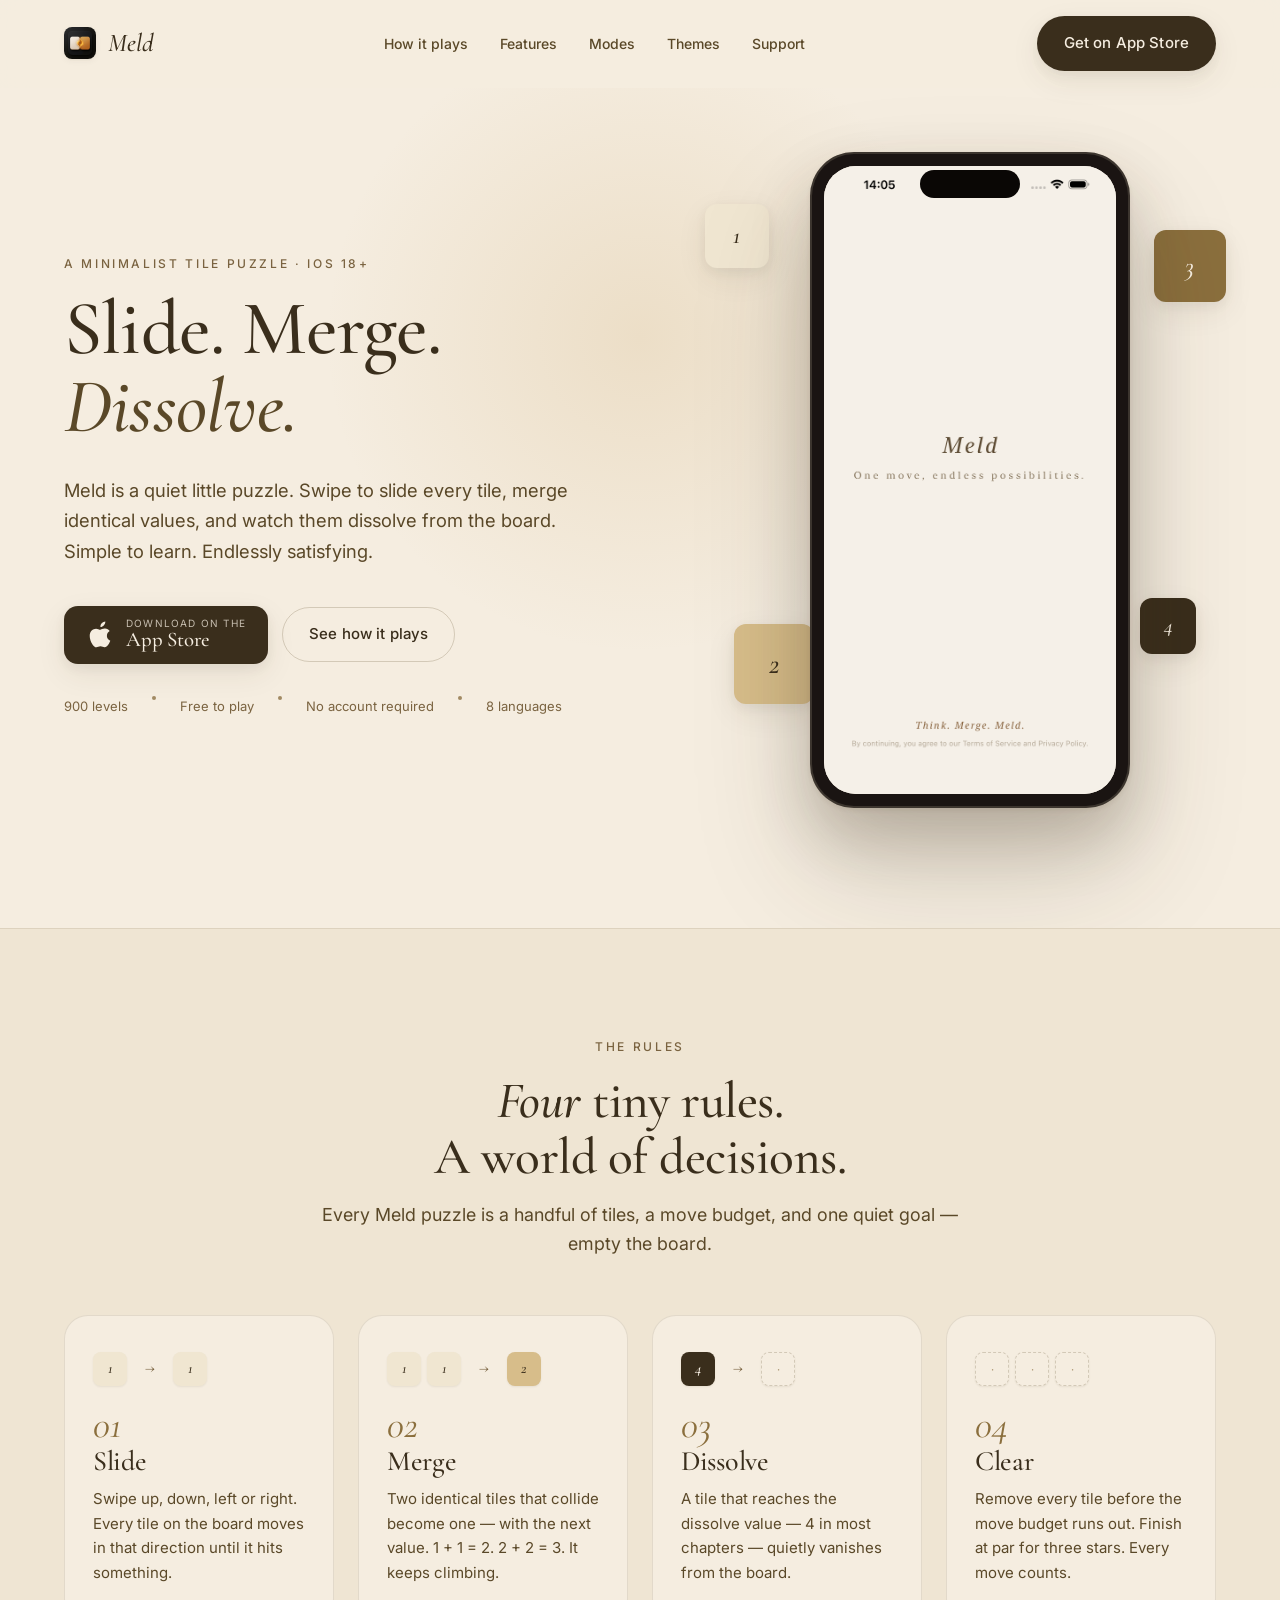
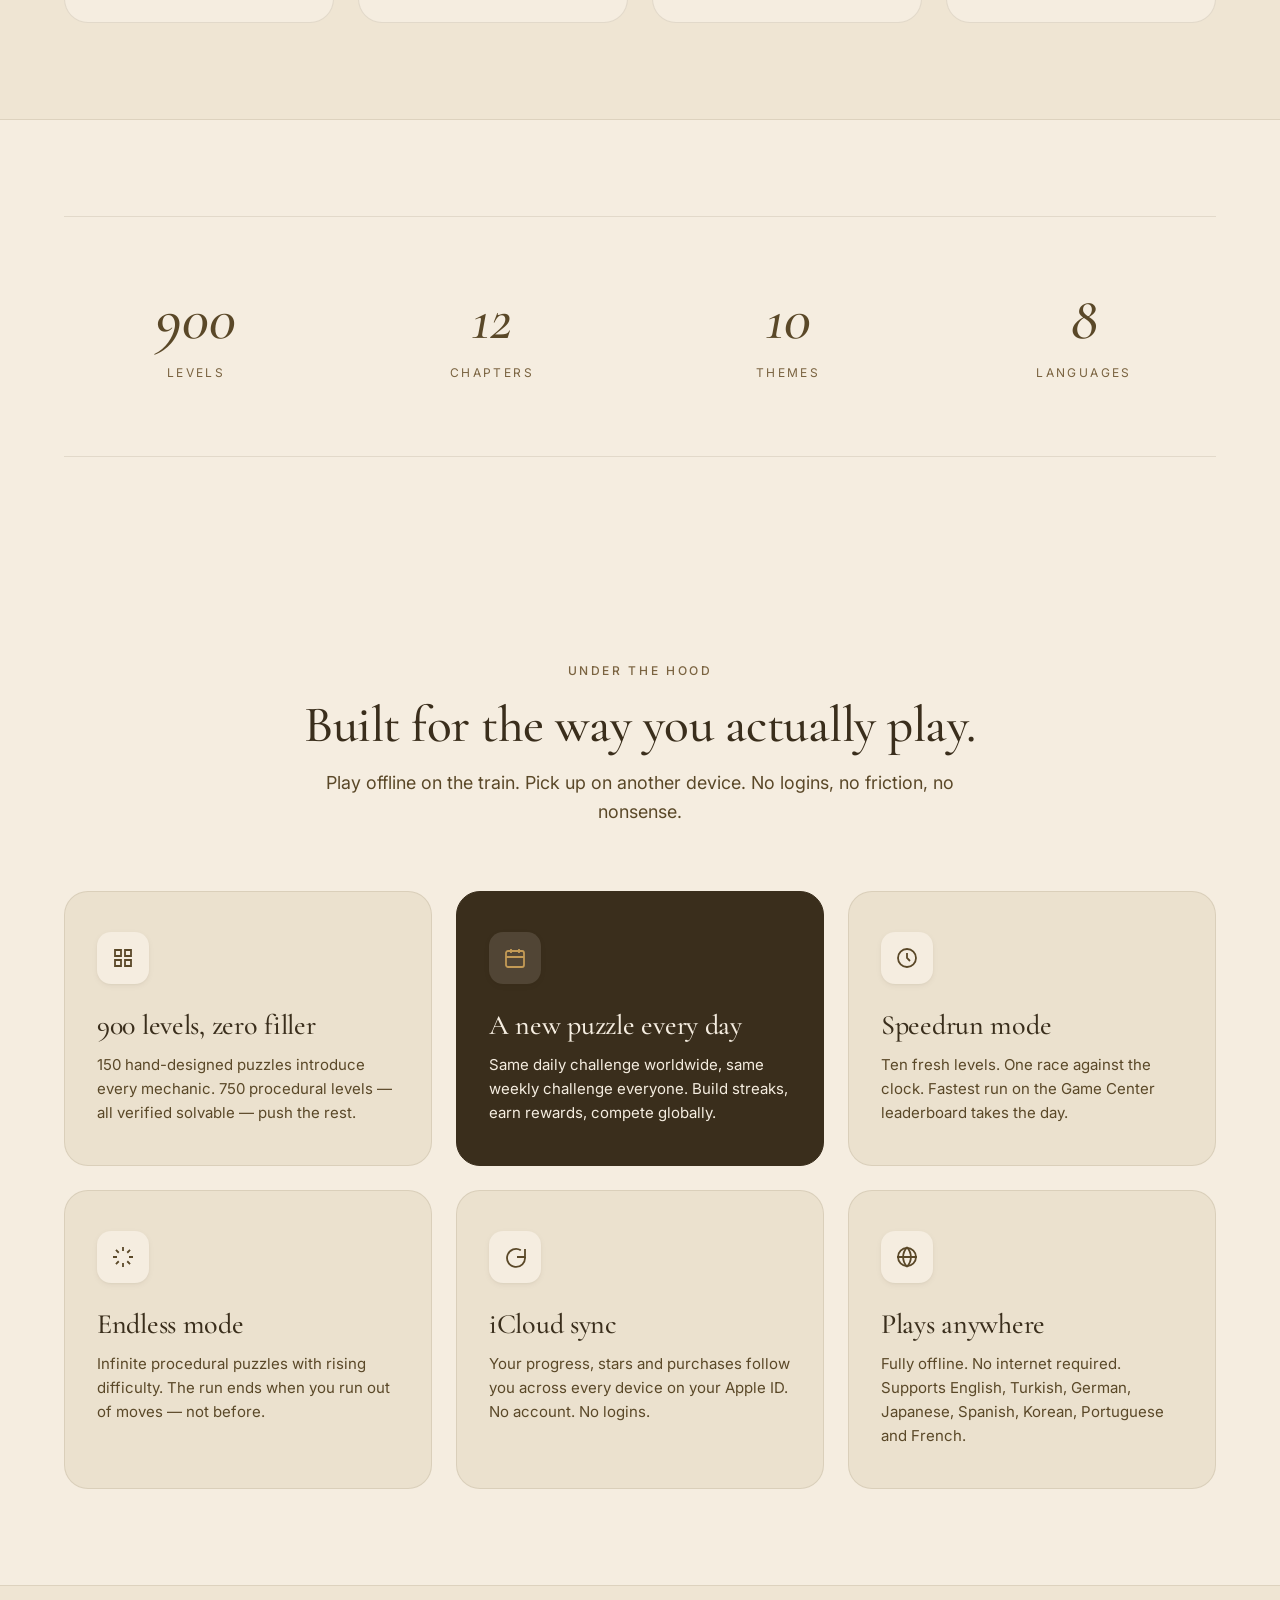
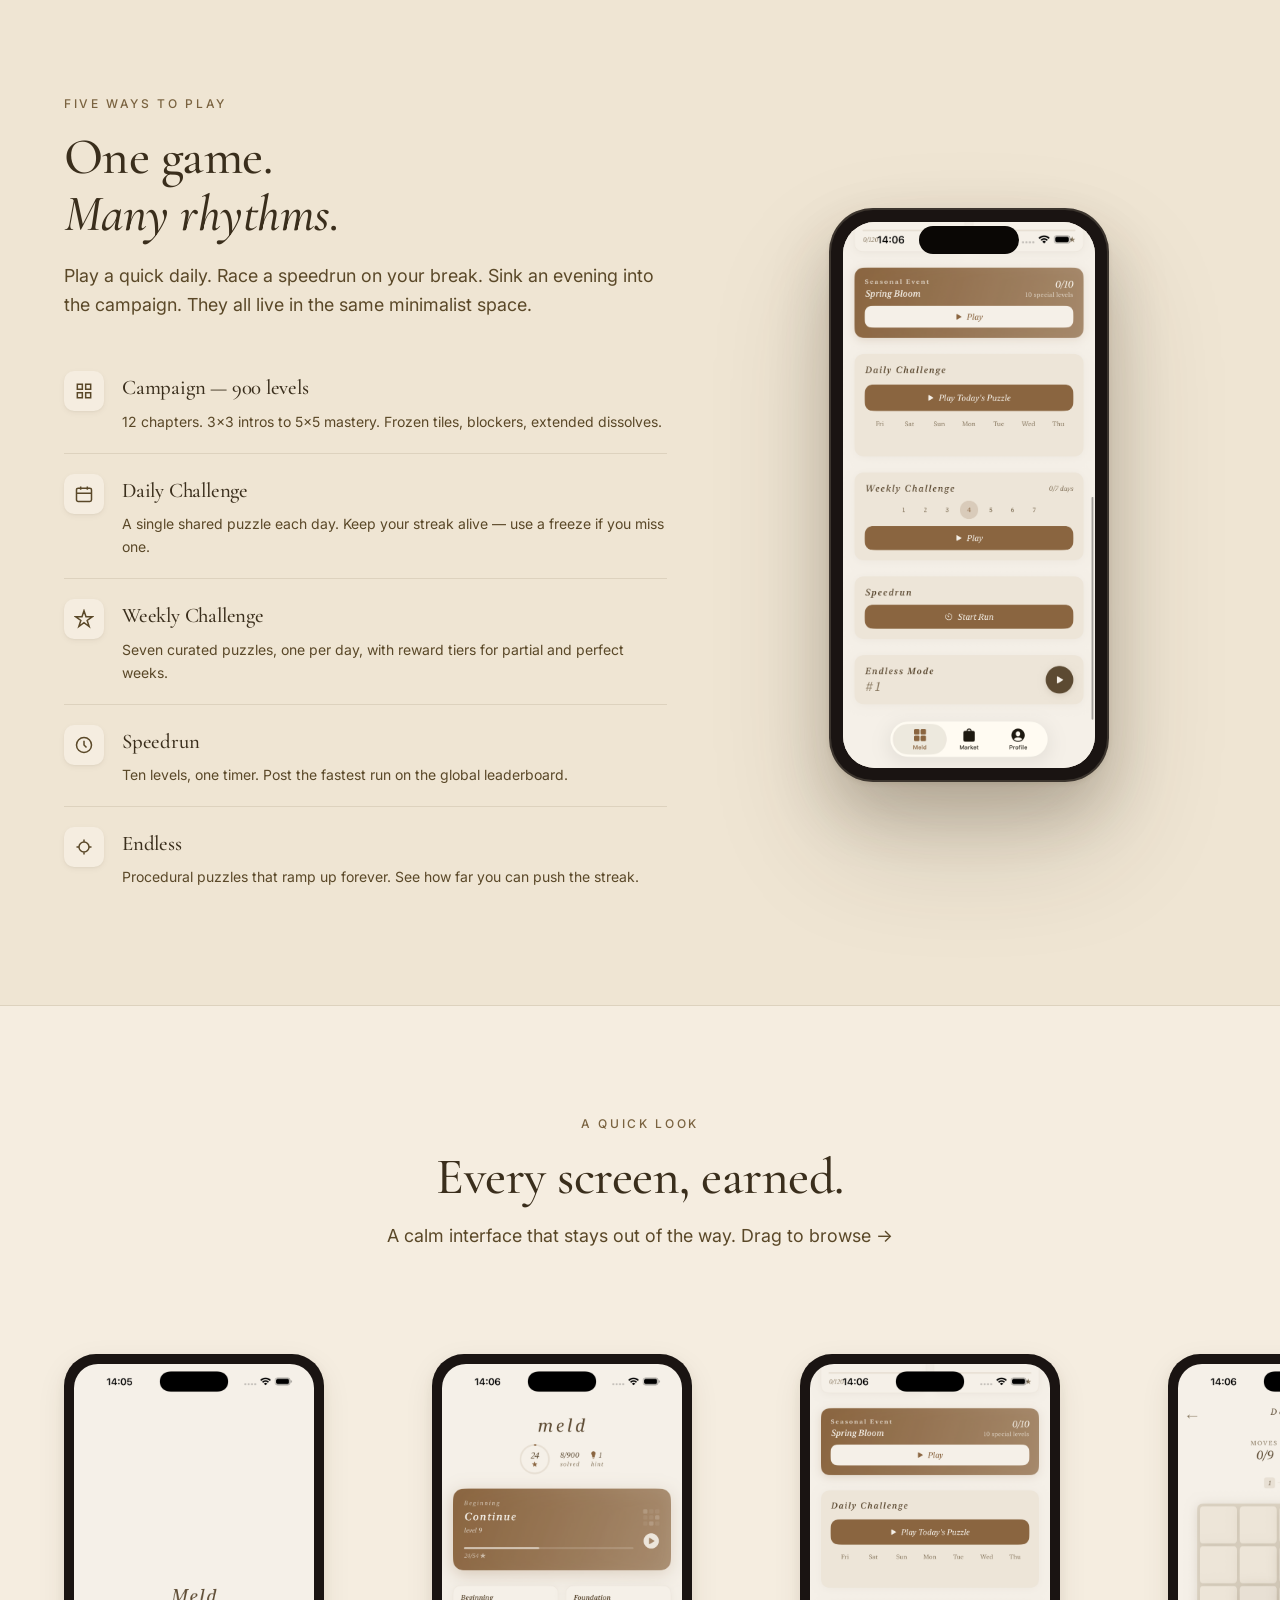
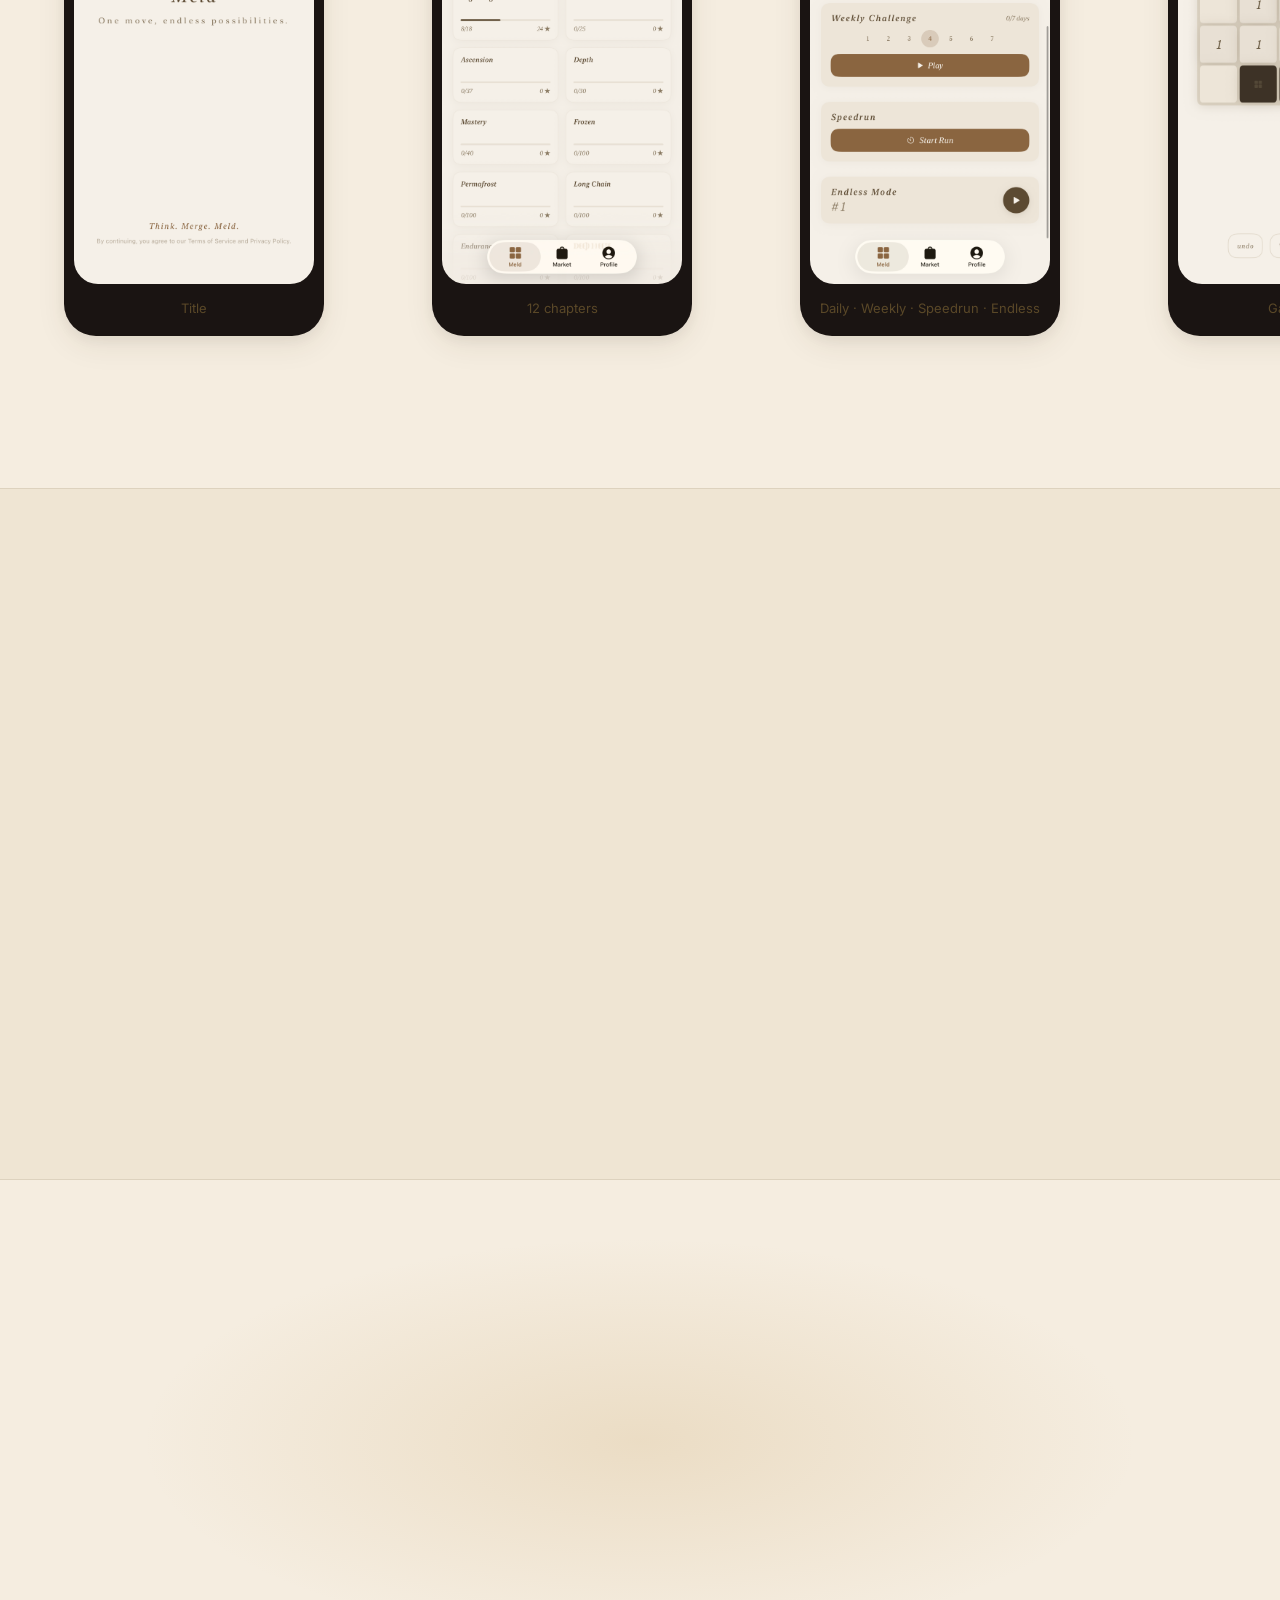
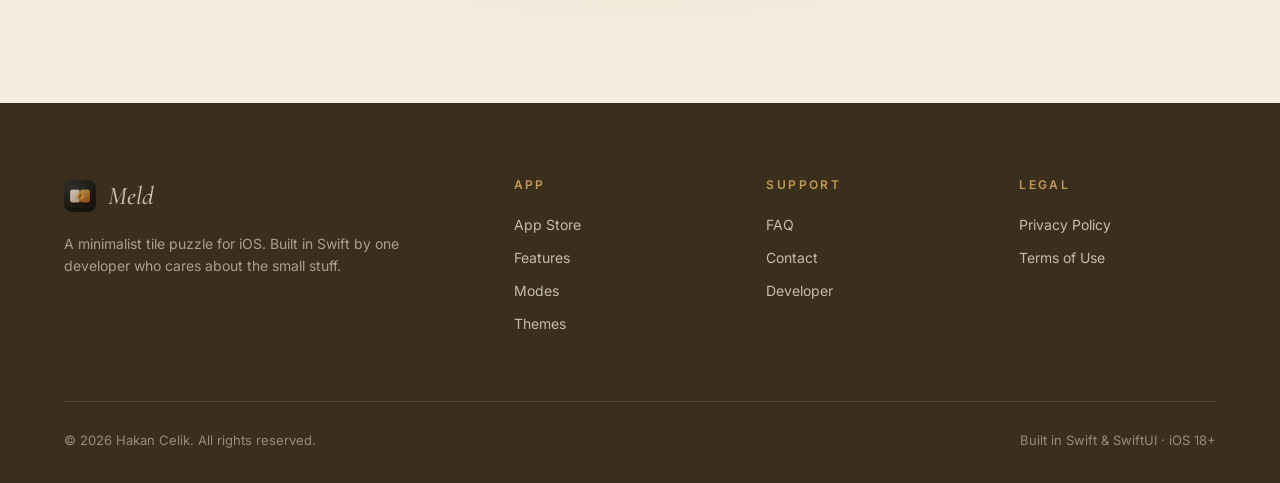
==== index.html @ 9f6fc748 "Initial marketing site for Meld Static promo site for meld.hakancelik.dev, served via GitHub Pages. " ====
<!doctype html>
<html lang="en">
<head>
  <meta charset="utf-8" />
  <meta name="viewport" content="width=device-width, initial-scale=1, viewport-fit=cover" />
  <title>Meld — A minimalist tile puzzle. Slide. Merge. Dissolve.</title>
  <meta name="description" content="Meld is a minimalist tile-merge puzzle for iOS. 900 hand-crafted and procedural levels across 12 chapters, plus daily, weekly, speedrun and endless modes. Think. Merge. Meld." />
  <meta name="author" content="Hakan Celik" />
  <meta name="theme-color" content="#f5ede0" />

  <!-- Open Graph -->
  <meta property="og:type" content="website" />
  <meta property="og:title" content="Meld — Slide. Merge. Dissolve." />
  <meta property="og:description" content="A minimalist tile-merge puzzle for iOS. 900 levels across 12 chapters. Daily, weekly, speedrun & endless modes." />
  <meta property="og:image" content="https://meld.hakancelik.dev/assets/app-icon.png" />
  <meta property="og:url" content="https://meld.hakancelik.dev" />
  <meta name="twitter:card" content="summary_large_image" />
  <meta name="twitter:title" content="Meld — Slide. Merge. Dissolve." />
  <meta name="twitter:description" content="A minimalist tile-merge puzzle for iOS. 900 levels, daily challenges, speedrun & endless modes." />
  <meta name="twitter:image" content="https://meld.hakancelik.dev/assets/app-icon.png" />

  <link rel="icon" type="image/png" href="assets/app-icon.png" />
  <link rel="apple-touch-icon" href="assets/app-icon.png" />
  <link rel="canonical" href="https://meld.hakancelik.dev/" />

  <link rel="stylesheet" href="styles.css" />

  <!-- Structured data -->
  <script type="application/ld+json">
  {
    "@context": "https://schema.org",
    "@type": "MobileApplication",
    "name": "Meld",
    "operatingSystem": "iOS 18.0+",
    "applicationCategory": "GameApplication",
    "applicationSubCategory": "Puzzle",
    "description": "A minimalist tile-merge puzzle for iOS. 900 levels across 12 chapters, plus daily, weekly, speedrun and endless modes.",
    "author": { "@type": "Person", "name": "Hakan Celik", "url": "https://hakancelik.dev" },
    "offers": { "@type": "Offer", "price": "0", "priceCurrency": "USD" },
    "image": "https://meld.hakancelik.dev/assets/app-icon.png",
    "url": "https://meld.hakancelik.dev",
    "installUrl": "https://apps.apple.com/app/id6762136232"
  }
  </script>
</head>
<body>

<!-- Navigation -->
<header class="nav">
  <div class="nav-inner">
    <a class="brand" href="/" aria-label="Meld — home">
      <span class="brand-mark"><img src="assets/app-icon.png" alt="" /></span>
      <span>Meld</span>
    </a>
    <nav>
      <ul class="nav-links">
        <li><a href="#how">How it plays</a></li>
        <li><a href="#features">Features</a></li>
        <li><a href="#modes">Modes</a></li>
        <li><a href="#themes">Themes</a></li>
        <li><a href="support.html">Support</a></li>
      </ul>
    </nav>
    <a class="btn btn-primary nav-cta" href="https://apps.apple.com/app/id6762136232" target="_blank" rel="noopener"><span class="full">Get on App Store</span><span class="short">App Store</span></a>
  </div>
</header>

<!-- Hero -->
<section class="hero">
  <div class="container hero-inner">
    <div class="hero-copy">
      <p class="eyebrow reveal">A minimalist tile puzzle · iOS 18+</p>
      <h1 class="hero-title reveal">
        <span class="line">Slide. Merge.</span>
        <span class="line"><em>Dissolve.</em></span>
      </h1>
      <p class="hero-sub reveal">
        Meld is a quiet little puzzle. Swipe to slide every tile, merge identical values, and watch them dissolve from the board. Simple to learn. Endlessly satisfying.
      </p>
      <div class="hero-ctas reveal">
        <a class="app-store-btn" href="https://apps.apple.com/app/id6762136232" target="_blank" rel="noopener">
          <svg viewBox="0 0 384 512" fill="currentColor" aria-hidden="true"><path d="M318.7 268.7c-.2-36.7 16.4-64.4 50-84.8-18.8-26.9-47.2-41.7-84.7-44.6-35.5-2.8-74.3 20.7-88.5 20.7-15 0-49.4-19.7-76.4-19.7C63.3 141.2 4 184.8 4 273.5q0 39.3 14.4 81.2c12.8 36.7 59 126.7 107.2 125.2 25.2-.6 43-17.9 75.8-17.9 31.8 0 48.3 17.9 76.4 17.9 48.6-.7 90.4-82.5 102.6-119.3-65.2-30.7-61.7-90-61.7-91.9zM260.9 82.4c18.9-18.5 28.8-42.3 28.3-67.4 0-2.4-.2-4.8-.5-7-23.1 1.1-44.3 13.5-61.1 30.8-16.9 16.9-27.7 40.2-27.7 64.8 0 2.3.2 4.6.5 6.9 23.1 1.1 44.3-11.3 60.5-28.1z"/></svg>
          <span class="asb-label">
            <small>Download on the</small>
            <strong>App Store</strong>
          </span>
        </a>
        <a class="btn btn-ghost" href="#how">See how it plays</a>
      </div>
      <div class="hero-meta reveal">
        <span>900 levels</span>
        <span class="dot"></span>
        <span>Free to play</span>
        <span class="dot"></span>
        <span>No account required</span>
        <span class="dot"></span>
        <span>8 languages</span>
      </div>
    </div>

    <div class="hero-visual reveal">
      <div class="hero-tiles" aria-hidden="true">
        <div class="float-tile t1"><em>1</em></div>
        <div class="float-tile t2"><em>2</em></div>
        <div class="float-tile t3"><em>3</em></div>
        <div class="float-tile t4"><em>4</em></div>
      </div>
      <div class="phone" aria-hidden="true">
        <div class="phone-screen" data-hero-screen>
          <img src="assets/screenshots/en/01-hero.png" alt="" />
          <img src="assets/screenshots/en/04-gameplay.png" alt="" />
          <img src="assets/screenshots/en/02-chapters.png" alt="" />
          <img src="assets/screenshots/en/03-modes.png" alt="" />
        </div>
      </div>
    </div>
  </div>
</section>

<!-- How it plays -->
<section class="rules" id="how">
  <div class="container">
    <div class="rules-head">
      <p class="eyebrow reveal">The rules</p>
      <h2 class="reveal"><em class="italic">Four</em> tiny rules.<br />A world of decisions.</h2>
      <p class="lead reveal">Every Meld puzzle is a handful of tiles, a move budget, and one quiet goal — empty the board.</p>
    </div>

    <div class="rule-grid">
      <div class="rule-card reveal">
        <div class="mini-tiles">
          <span class="mt v1"><em>1</em></span>
          <span class="mt arrow">→</span>
          <span class="mt v1"><em>1</em></span>
        </div>
        <span class="rule-num">01</span>
        <h3>Slide</h3>
        <p>Swipe up, down, left or right. Every tile on the board moves in that direction until it hits something.</p>
      </div>

      <div class="rule-card reveal">
        <div class="mini-tiles">
          <span class="mt v1"><em>1</em></span>
          <span class="mt v1"><em>1</em></span>
          <span class="mt arrow">→</span>
          <span class="mt v2"><em>2</em></span>
        </div>
        <span class="rule-num">02</span>
        <h3>Merge</h3>
        <p>Two identical tiles that collide become one — with the next value. 1 + 1 = 2. 2 + 2 = 3. It keeps climbing.</p>
      </div>

      <div class="rule-card reveal">
        <div class="mini-tiles">
          <span class="mt v4"><em>4</em></span>
          <span class="mt arrow">→</span>
          <span class="mt vanish">·</span>
        </div>
        <span class="rule-num">03</span>
        <h3>Dissolve</h3>
        <p>A tile that reaches the dissolve value — 4 in most chapters — quietly vanishes from the board.</p>
      </div>

      <div class="rule-card reveal">
        <div class="mini-tiles">
          <span class="mt vanish">·</span>
          <span class="mt vanish">·</span>
          <span class="mt vanish">·</span>
        </div>
        <span class="rule-num">04</span>
        <h3>Clear</h3>
        <p>Remove every tile before the move budget runs out. Finish at par for three stars. Every move counts.</p>
      </div>
    </div>
  </div>
</section>

<!-- Stats -->
<section class="stats-wrap">
  <div class="container">
    <div class="stats reveal">
      <div class="stat"><span class="n">900</span><span class="l">Levels</span></div>
      <div class="stat"><span class="n">12</span><span class="l">Chapters</span></div>
      <div class="stat"><span class="n">10</span><span class="l">Themes</span></div>
      <div class="stat"><span class="n">8</span><span class="l">Languages</span></div>
    </div>
  </div>
</section>

<!-- Features -->
<section id="features">
  <div class="container">
    <div class="section-head">
      <p class="eyebrow reveal">Under the hood</p>
      <h2 class="reveal">Built for the way you actually play.</h2>
      <p class="lead reveal">Play offline on the train. Pick up on another device. No logins, no friction, no nonsense.</p>
    </div>

    <div class="features-grid">
      <div class="feature reveal">
        <div class="icon"><svg viewBox="0 0 24 24" fill="none" stroke="currentColor" stroke-width="1.8"><path d="M4 4h6v6H4zM14 4h6v6h-6zM4 14h6v6H4zM14 14h6v6h-6z"/></svg></div>
        <h3>900 levels, zero filler</h3>
        <p>150 hand-designed puzzles introduce every mechanic. 750 procedural levels — all verified solvable — push the rest.</p>
      </div>

      <div class="feature reveal highlight">
        <div class="icon"><svg viewBox="0 0 24 24" fill="none" stroke="currentColor" stroke-width="1.8"><rect x="3" y="5" width="18" height="16" rx="2"/><path d="M16 3v4M8 3v4M3 11h18"/></svg></div>
        <h3>A new puzzle every day</h3>
        <p>Same daily challenge worldwide, same weekly challenge everyone. Build streaks, earn rewards, compete globally.</p>
      </div>

      <div class="feature reveal">
        <div class="icon"><svg viewBox="0 0 24 24" fill="none" stroke="currentColor" stroke-width="1.8"><circle cx="12" cy="12" r="9"/><path d="M12 7v5l3 3"/></svg></div>
        <h3>Speedrun mode</h3>
        <p>Ten fresh levels. One race against the clock. Fastest run on the Game Center leaderboard takes the day.</p>
      </div>

      <div class="feature reveal">
        <div class="icon"><svg viewBox="0 0 24 24" fill="none" stroke="currentColor" stroke-width="1.8"><path d="M12 2v4M12 18v4M4.93 4.93l2.83 2.83M16.24 16.24l2.83 2.83M2 12h4M18 12h4M4.93 19.07l2.83-2.83M16.24 7.76l2.83-2.83"/></svg></div>
        <h3>Endless mode</h3>
        <p>Infinite procedural puzzles with rising difficulty. The run ends when you run out of moves — not before.</p>
      </div>

      <div class="feature reveal">
        <div class="icon"><svg viewBox="0 0 24 24" fill="none" stroke="currentColor" stroke-width="1.8"><path d="M17.8 5.3A9 9 0 1 0 22 12"/><polyline points="22 4 22 12 14 12"/></svg></div>
        <h3>iCloud sync</h3>
        <p>Your progress, stars and purchases follow you across every device on your Apple ID. No account. No logins.</p>
      </div>

      <div class="feature reveal">
        <div class="icon"><svg viewBox="0 0 24 24" fill="none" stroke="currentColor" stroke-width="1.8"><circle cx="12" cy="12" r="9"/><path d="M2.05 12h19.9M12 2.05c2.5 3 3.9 6.4 3.9 9.95S14.5 18.95 12 21.95M12 2.05C9.5 5.05 8.1 8.45 8.1 12S9.5 18.95 12 21.95"/></svg></div>
        <h3>Plays anywhere</h3>
        <p>Fully offline. No internet required. Supports English, Turkish, German, Japanese, Spanish, Korean, Portuguese and French.</p>
      </div>
    </div>
  </div>
</section>

<!-- Modes -->
<section class="modes" id="modes">
  <div class="container modes-grid">
    <div class="modes-copy reveal">
      <p class="eyebrow">Five ways to play</p>
      <h2>One game.<br /><em class="italic">Many rhythms.</em></h2>
      <p class="lead">Play a quick daily. Race a speedrun on your break. Sink an evening into the campaign. They all live in the same minimalist space.</p>

      <ul class="modes-list">
        <li>
          <div class="mi"><svg viewBox="0 0 24 24" fill="none" stroke="currentColor" stroke-width="1.8"><path d="M4 4h6v6H4zM14 4h6v6h-6zM4 14h6v6H4zM14 14h6v6h-6z"/></svg></div>
          <div>
            <h4>Campaign — 900 levels</h4>
            <p>12 chapters. 3×3 intros to 5×5 mastery. Frozen tiles, blockers, extended dissolves.</p>
          </div>
        </li>
        <li>
          <div class="mi"><svg viewBox="0 0 24 24" fill="none" stroke="currentColor" stroke-width="1.8"><rect x="3" y="5" width="18" height="16" rx="2"/><path d="M3 11h18M16 3v4M8 3v4"/></svg></div>
          <div>
            <h4>Daily Challenge</h4>
            <p>A single shared puzzle each day. Keep your streak alive — use a freeze if you miss one.</p>
          </div>
        </li>
        <li>
          <div class="mi"><svg viewBox="0 0 24 24" fill="none" stroke="currentColor" stroke-width="1.8"><path d="M12 2l2.4 7.2H22l-6.2 4.5L18.2 21 12 16.5 5.8 21l2.4-7.3L2 9.2h7.6L12 2z"/></svg></div>
          <div>
            <h4>Weekly Challenge</h4>
            <p>Seven curated puzzles, one per day, with reward tiers for partial and perfect weeks.</p>
          </div>
        </li>
        <li>
          <div class="mi"><svg viewBox="0 0 24 24" fill="none" stroke="currentColor" stroke-width="1.8"><circle cx="12" cy="12" r="9"/><path d="M12 7v5l3 3"/></svg></div>
          <div>
            <h4>Speedrun</h4>
            <p>Ten levels, one timer. Post the fastest run on the global leaderboard.</p>
          </div>
        </li>
        <li>
          <div class="mi"><svg viewBox="0 0 24 24" fill="none" stroke="currentColor" stroke-width="1.8"><path d="M18 12a6 6 0 1 1-12 0 6 6 0 0 1 12 0zM12 3v3M12 18v3M3 12h3M18 12h3"/></svg></div>
          <div>
            <h4>Endless</h4>
            <p>Procedural puzzles that ramp up forever. See how far you can push the streak.</p>
          </div>
        </li>
      </ul>
    </div>

    <div class="modes-phone reveal">
      <div class="phone">
        <div class="phone-screen">
          <img src="assets/screenshots/en/03-modes.png" alt="Meld modes screen" class="active" />
        </div>
      </div>
    </div>
  </div>
</section>

<!-- Screenshots -->
<section class="showcase">
  <div class="container">
    <div class="section-head">
      <p class="eyebrow reveal">A quick look</p>
      <h2 class="reveal">Every screen, earned.</h2>
      <p class="lead reveal">A calm interface that stays out of the way. Drag to browse →</p>
    </div>
  </div>

  <div class="shots" aria-label="App screenshots">
    <figure class="shot reveal"><img src="assets/screenshots/en/01-hero.png" alt="Meld title screen" /><figcaption class="shot-caption">Title</figcaption></figure>
    <figure class="shot reveal"><img src="assets/screenshots/en/02-chapters.png" alt="Chapter select" /><figcaption class="shot-caption">12 chapters</figcaption></figure>
    <figure class="shot reveal"><img src="assets/screenshots/en/03-modes.png" alt="Daily and weekly modes" /><figcaption class="shot-caption">Daily · Weekly · Speedrun · Endless</figcaption></figure>
    <figure class="shot reveal"><img src="assets/screenshots/en/04-gameplay.png" alt="Gameplay — 5x5 grid" /><figcaption class="shot-caption">Gameplay</figcaption></figure>
    <figure class="shot reveal"><img src="assets/screenshots/en/05-frozen.png" alt="Frozen tiles" /><figcaption class="shot-caption">Frozen tiles</figcaption></figure>
    <figure class="shot reveal"><img src="assets/screenshots/en/06-difficulty.png" alt="Difficulty progression" /><figcaption class="shot-caption">Rising difficulty</figcaption></figure>
    <figure class="shot reveal"><img src="assets/screenshots/en/07-profile.png" alt="Player profile" /><figcaption class="shot-caption">Achievements &amp; stats</figcaption></figure>
  </div>
</section>

<!-- Themes -->
<section class="themes" id="themes">
  <div class="container">
    <div class="section-head">
      <p class="eyebrow reveal">Ten palettes</p>
      <h2 class="reveal">Pick a mood.<br /><em class="italic">The whole board</em> changes.</h2>
      <p class="lead reveal">Five free palettes to get started. Five premium ones for a complete aesthetic shift — from warm sand to cyberpunk neon.</p>
    </div>

    <div class="theme-row">
      <div class="theme-tile sand reveal">
        <div class="t-swatches">
          <span class="sw" style="background:#f5ede0"></span>
          <span class="sw" style="background:#d7bd8a"></span>
          <span class="sw" style="background:#8b6f3d"></span>
          <span class="sw" style="background:#3a2e1c"></span>
        </div>
        <div>
          <h4>Sand</h4>
          <p>Default</p>
        </div>
      </div>
      <div class="theme-tile noir reveal">
        <div class="t-swatches">
          <span class="sw" style="background:#17120c"></span>
          <span class="sw" style="background:#3b2e1d"></span>
          <span class="sw" style="background:#d4b469"></span>
          <span class="sw" style="background:#f1d99a"></span>
        </div>
        <div>
          <h4>Noir</h4>
          <p>Premium</p>
        </div>
      </div>
      <div class="theme-tile neon reveal">
        <div class="t-swatches">
          <span class="sw" style="background:#11131c"></span>
          <span class="sw" style="background:#3e2a72"></span>
          <span class="sw" style="background:#ff4fc0"></span>
          <span class="sw" style="background:#41e9ff"></span>
        </div>
        <div>
          <h4>Neon</h4>
          <p>Premium</p>
        </div>
      </div>
      <div class="theme-tile candy reveal">
        <div class="t-swatches">
          <span class="sw" style="background:#fce6ea"></span>
          <span class="sw" style="background:#f4a9b8"></span>
          <span class="sw" style="background:#8f4b5a"></span>
          <span class="sw" style="background:#5a3843"></span>
        </div>
        <div>
          <h4>Candy</h4>
          <p>Premium</p>
        </div>
      </div>
      <div class="theme-tile aurora reveal">
        <div class="t-swatches">
          <span class="sw" style="background:#1a4450"></span>
          <span class="sw" style="background:#2d6974"></span>
          <span class="sw" style="background:#6d4a8f"></span>
          <span class="sw" style="background:#d8f1e9"></span>
        </div>
        <div>
          <h4>Aurora</h4>
          <p>Premium</p>
        </div>
      </div>
    </div>
  </div>
</section>

<!-- CTA -->
<section class="cta">
  <div class="container">
    <p class="eyebrow reveal">Free to play</p>
    <h2 class="reveal"><em class="italic">Think.</em> Merge. Meld.</h2>
    <p class="lead reveal">A little puzzle to keep your mind company. Works offline, syncs over iCloud, and costs nothing to start.</p>
    <div class="cta-ctas reveal">
      <a class="app-store-btn" href="https://apps.apple.com/app/id6762136232" target="_blank" rel="noopener">
        <svg viewBox="0 0 384 512" fill="currentColor" aria-hidden="true"><path d="M318.7 268.7c-.2-36.7 16.4-64.4 50-84.8-18.8-26.9-47.2-41.7-84.7-44.6-35.5-2.8-74.3 20.7-88.5 20.7-15 0-49.4-19.7-76.4-19.7C63.3 141.2 4 184.8 4 273.5q0 39.3 14.4 81.2c12.8 36.7 59 126.7 107.2 125.2 25.2-.6 43-17.9 75.8-17.9 31.8 0 48.3 17.9 76.4 17.9 48.6-.7 90.4-82.5 102.6-119.3-65.2-30.7-61.7-90-61.7-91.9zM260.9 82.4c18.9-18.5 28.8-42.3 28.3-67.4 0-2.4-.2-4.8-.5-7-23.1 1.1-44.3 13.5-61.1 30.8-16.9 16.9-27.7 40.2-27.7 64.8 0 2.3.2 4.6.5 6.9 23.1 1.1 44.3-11.3 60.5-28.1z"/></svg>
        <span class="asb-label"><small>Download on the</small><strong>App Store</strong></span>
      </a>
      <a class="btn btn-ghost" href="support.html">Read the FAQ</a>
    </div>
  </div>
</section>

<!-- Footer -->
<footer class="footer">
  <div class="container">
    <div class="footer-inner">
      <div class="footer-brand">
        <a class="brand" href="/">
          <span class="brand-mark"><img src="assets/app-icon.png" alt="" /></span>
          <span>Meld</span>
        </a>
        <p>A minimalist tile puzzle for iOS. Built in Swift by one developer who cares about the small stuff.</p>
      </div>

      <div>
        <h5>App</h5>
        <ul>
          <li><a href="https://apps.apple.com/app/id6762136232" target="_blank" rel="noopener">App Store</a></li>
          <li><a href="#features">Features</a></li>
          <li><a href="#modes">Modes</a></li>
          <li><a href="#themes">Themes</a></li>
        </ul>
      </div>

      <div>
        <h5>Support</h5>
        <ul>
          <li><a href="support.html">FAQ</a></li>
          <li><a href="mailto:hello@hakancelik.dev">Contact</a></li>
          <li><a href="https://hakancelik.dev" target="_blank" rel="noopener">Developer</a></li>
        </ul>
      </div>

      <div>
        <h5>Legal</h5>
        <ul>
          <li><a href="privacy.html">Privacy Policy</a></li>
          <li><a href="terms.html">Terms of Use</a></li>
        </ul>
      </div>
    </div>

    <div class="footer-bottom">
      <span>© <span data-year>2026</span> Hakan Celik. All rights reserved.</span>
      <span>Built in Swift &amp; SwiftUI · iOS 18+</span>
    </div>
  </div>
</footer>

<script src="script.js" defer></script>
</body>
</html>
---- styles.css ----
/* ================================================================
   Meld — Marketing Site Styles
   Inspired by the app's warm minimalist aesthetic.
   ================================================================ */

@import url('https://fonts.googleapis.com/css2?family=Cormorant+Garamond:ital,wght@0,400;0,500;0,600;1,400;1,500;1,600&family=Inter:wght@300;400;500;600;700&display=swap');

:root {
  /* Palette — mirrors the app's default "Sand" theme */
  --bg:          #f5ede0;
  --bg-soft:     #efe5d3;
  --surface:     #ebe1ce;
  --surface-2:   #e3d7bf;
  --line:        rgba(90, 72, 40, 0.12);
  --line-strong: rgba(90, 72, 40, 0.22);

  --ink:         #3a2e1c;
  --ink-soft:    #5a4828;
  --ink-muted:   #7a6340;
  --ink-faint:   #a18a63;

  --accent:      #8b6f3d;
  --accent-dark: #5a4828;
  --accent-soft: #b89768;
  --gold:        #c39a55;

  --tile-1: #f0e6d1;
  --tile-2: #d7bd8a;
  --tile-3: #8b6f3d;
  --tile-4: #3a2e1c;

  --shadow-sm:  0 1px 2px rgba(58, 46, 28, 0.04), 0 2px 6px rgba(58, 46, 28, 0.05);
  --shadow-md:  0 4px 12px rgba(58, 46, 28, 0.06), 0 10px 30px rgba(58, 46, 28, 0.08);
  --shadow-lg:  0 12px 32px rgba(58, 46, 28, 0.10), 0 30px 80px rgba(58, 46, 28, 0.12);

  --radius-sm: 10px;
  --radius:    16px;
  --radius-lg: 24px;
  --radius-xl: 36px;

  --serif: 'Cormorant Garamond', 'Iowan Old Style', 'Apple Garamond', Georgia, serif;
  --sans:  'Inter', -apple-system, BlinkMacSystemFont, 'Segoe UI', Roboto, sans-serif;

  --max: 1200px;
}

/* Reset -------------------------------------------------- */
*, *::before, *::after { box-sizing: border-box; }
html { scroll-behavior: smooth; -webkit-text-size-adjust: 100%; }
body {
  margin: 0;
  font-family: var(--sans);
  font-weight: 400;
  font-size: 16px;
  line-height: 1.65;
  color: var(--ink);
  background: var(--bg);
  -webkit-font-smoothing: antialiased;
  -moz-osx-font-smoothing: grayscale;
  overflow-x: hidden;
}
img { max-width: 100%; height: auto; display: block; }
a { color: var(--accent-dark); text-decoration: none; transition: color .2s ease; }
a:hover { color: var(--accent); }
button { font-family: inherit; cursor: pointer; }

/* Layout ------------------------------------------------- */
.container {
  width: 100%;
  max-width: var(--max);
  margin: 0 auto;
  padding: 0 24px;
}

section { padding: 96px 0; position: relative; }

/* Typography --------------------------------------------- */
h1, h2, h3, h4, .serif {
  font-family: var(--serif);
  font-weight: 500;
  letter-spacing: -0.01em;
  color: var(--ink);
  margin: 0;
}
h1 { font-size: clamp(2.8rem, 6vw, 5.5rem); line-height: 1.02; font-weight: 500; }
h2 { font-size: clamp(2rem, 4vw, 3.4rem); line-height: 1.1; }
h3 { font-size: clamp(1.4rem, 2.2vw, 1.75rem); line-height: 1.25; }
.italic { font-style: italic; }
.eyebrow {
  font-family: var(--sans);
  font-weight: 500;
  font-size: 12px;
  letter-spacing: 0.22em;
  text-transform: uppercase;
  color: var(--ink-muted);
  margin-bottom: 16px;
}
.lead {
  font-size: clamp(1.05rem, 1.4vw, 1.2rem);
  line-height: 1.6;
  color: var(--ink-soft);
  max-width: 640px;
}

/* Navigation --------------------------------------------- */
.nav {
  position: sticky;
  top: 0;
  z-index: 50;
  background: rgba(245, 237, 224, 0.82);
  backdrop-filter: saturate(1.3) blur(16px);
  -webkit-backdrop-filter: saturate(1.3) blur(16px);
  border-bottom: 1px solid transparent;
  transition: border-color .3s ease, background .3s ease;
}
.nav.scrolled { border-color: var(--line); }
.nav-inner {
  display: flex; align-items: center; justify-content: space-between;
  padding: 16px 24px;
  max-width: var(--max);
  margin: 0 auto;
}
.brand {
  display: flex; align-items: center; gap: 12px;
  font-family: var(--serif);
  font-size: 1.6rem;
  font-style: italic;
  font-weight: 500;
  color: var(--ink);
}
.brand-mark {
  width: 32px; height: 32px;
  border-radius: 8px;
  overflow: hidden;
  box-shadow: var(--shadow-sm);
}
.brand-mark img { width: 100%; height: 100%; object-fit: cover; }
.nav-links {
  display: flex; align-items: center; gap: 32px;
  list-style: none;
  margin: 0; padding: 0;
  font-size: 14px;
}
.nav-links a { color: var(--ink-soft); font-weight: 500; }
.nav-links a:hover { color: var(--accent); }
.nav-cta .short { display: none; }
.nav-cta svg { width: 16px; height: 16px; flex-shrink: 0; }
@media (max-width: 760px) {
  .nav-links { display: none; }
  .nav-inner { padding: 12px 16px; gap: 12px; }
  .brand { font-size: 1.3rem; }
  .brand-mark { width: 28px; height: 28px; }
  .nav-cta { padding: 8px 14px; font-size: 13px; gap: 6px; }
  .nav-cta .full { display: none; }
  .nav-cta .short { display: inline; }
}
@media (max-width: 380px) {
  .nav-cta .short { display: none; }
  .nav-cta .icon-only { display: inline-flex; }
  .nav-cta { padding: 10px; }
}
.nav-cta .icon-only { display: none; }

/* Buttons ------------------------------------------------ */
.btn {
  display: inline-flex;
  align-items: center;
  justify-content: center;
  gap: 10px;
  padding: 14px 26px;
  border: 1px solid transparent;
  border-radius: 999px;
  font-family: var(--sans);
  font-weight: 500;
  font-size: 15px;
  letter-spacing: 0.01em;
  transition: transform .2s ease, box-shadow .2s ease, background .2s ease, color .2s ease;
  white-space: nowrap;
}
.btn:hover { transform: translateY(-1px); }
.btn-primary {
  background: var(--ink);
  color: var(--bg);
  box-shadow: var(--shadow-md);
}
.btn-primary:hover { background: var(--accent-dark); color: #fff; }
.btn-ghost {
  background: transparent;
  color: var(--ink);
  border-color: var(--line-strong);
}
.btn-ghost:hover { background: var(--surface); color: var(--ink); border-color: var(--line-strong); }

.app-store-btn {
  display: inline-flex;
  align-items: center;
  gap: 12px;
  padding: 12px 22px;
  background: var(--ink);
  color: var(--bg);
  border-radius: 14px;
  box-shadow: var(--shadow-md);
  transition: transform .2s ease, box-shadow .2s ease;
}
.app-store-btn:hover { transform: translateY(-2px); box-shadow: var(--shadow-lg); color: var(--bg); }
.app-store-btn svg { width: 28px; height: 28px; flex-shrink: 0; }
.app-store-btn .asb-label { display: flex; flex-direction: column; align-items: flex-start; line-height: 1.1; }
.app-store-btn .asb-label small { font-size: 10px; opacity: 0.75; letter-spacing: 0.12em; text-transform: uppercase; }
.app-store-btn .asb-label strong { font-family: var(--serif); font-weight: 500; font-size: 1.3rem; letter-spacing: -0.01em; }

/* Hero --------------------------------------------------- */
.hero {
  position: relative;
  padding: 64px 0 120px;
  overflow: hidden;
}
.hero::before {
  content: '';
  position: absolute;
  top: -200px; left: 50%;
  transform: translateX(-50%);
  width: 900px; height: 900px;
  background: radial-gradient(closest-side, rgba(195, 154, 85, 0.18), transparent 70%);
  pointer-events: none;
  z-index: 0;
}
.hero-inner {
  display: grid;
  grid-template-columns: 1.1fr 0.9fr;
  gap: 60px;
  align-items: center;
  position: relative;
  z-index: 1;
}
.hero-title { margin-bottom: 28px; }
.hero-title .line {
  display: block;
  font-weight: 500;
}
.hero-title em {
  font-style: italic;
  color: var(--accent-dark);
}
.hero-sub {
  font-size: 1.15rem;
  color: var(--ink-soft);
  max-width: 520px;
  margin-bottom: 40px;
}
.hero-ctas {
  display: flex;
  flex-wrap: wrap;
  gap: 14px;
  align-items: center;
  margin-bottom: 32px;
}
.hero-meta {
  display: flex;
  gap: 24px;
  flex-wrap: wrap;
  font-size: 13px;
  color: var(--ink-muted);
}
.hero-meta span { display: inline-flex; align-items: center; gap: 6px; }
.hero-meta .dot { width: 4px; height: 4px; border-radius: 50%; background: var(--ink-faint); }

/* Hero phone mockup ------------------------------------- */
.hero-visual {
  position: relative;
  display: flex;
  justify-content: center;
  align-items: center;
  min-height: 620px;
}
.phone {
  position: relative;
  width: 320px;
  height: 656px;
  border-radius: 44px;
  background: #1a1412;
  box-shadow:
    0 2px 4px rgba(90, 72, 40, 0.1),
    0 30px 60px rgba(58, 46, 28, 0.22),
    0 60px 120px rgba(58, 46, 28, 0.18),
    inset 0 0 0 2px rgba(255, 240, 210, 0.15);
  padding: 14px;
  overflow: hidden;
}
.phone::before {
  content: '';
  position: absolute;
  top: 18px; left: 50%;
  transform: translateX(-50%);
  width: 100px; height: 28px;
  background: #0a0705;
  border-radius: 20px;
  z-index: 3;
}
.phone-screen {
  width: 100%; height: 100%;
  border-radius: 32px;
  overflow: hidden;
  position: relative;
  background: var(--bg);
}
.phone-screen img {
  width: 100%; height: 100%;
  object-fit: cover;
  position: absolute;
  inset: 0;
  opacity: 0;
  transition: opacity 0.7s ease;
}
.phone-screen img.active { opacity: 1; }
/* Fallback if JS is blocked — still show the first image */
.phone-screen.no-js img:first-child,
.phone-screen:not(:has(.active)) img:first-child { opacity: 1; }

.hero-tiles {
  position: absolute;
  inset: 0;
  pointer-events: none;
  z-index: 0;
}
.float-tile {
  position: absolute;
  border-radius: 12px;
  box-shadow: var(--shadow-md);
  display: grid;
  place-items: center;
  font-family: var(--serif);
  font-style: italic;
  font-weight: 500;
  color: var(--ink);
  animation: floaty 8s ease-in-out infinite;
}
.float-tile.t1 { width: 64px; height: 64px; top: 8%; left: -4%; background: var(--tile-1); font-size: 1.5rem; animation-delay: 0s; }
.float-tile.t2 { width: 80px; height: 80px; top: 72%; left: 2%; background: var(--tile-2); font-size: 1.8rem; animation-delay: 1.5s; }
.float-tile.t3 { width: 72px; height: 72px; top: 12%; right: -2%; background: var(--tile-3); color: var(--bg); font-size: 1.6rem; animation-delay: 3s; }
.float-tile.t4 { width: 56px; height: 56px; top: 68%; right: 4%; background: var(--tile-4); color: var(--bg); font-size: 1.3rem; animation-delay: 4.5s; }
@keyframes floaty {
  0%, 100% { transform: translateY(0) rotate(-4deg); }
  50%      { transform: translateY(-16px) rotate(4deg); }
}

@media (max-width: 960px) {
  .hero { padding: 40px 0 72px; }
  .hero-inner { grid-template-columns: 1fr; gap: 48px; text-align: center; }
  .hero-sub { margin-left: auto; margin-right: auto; }
  .hero-ctas, .hero-meta { justify-content: center; }
  .hero-visual { min-height: 560px; }
  .float-tile.t1 { left: 2%; }
  .float-tile.t3 { right: 2%; }
}

/* Rule panel — how it works ------------------------------ */
.rules {
  background: var(--bg-soft);
  border-top: 1px solid var(--line);
  border-bottom: 1px solid var(--line);
}
.rules-head { text-align: center; margin-bottom: 56px; }
.rules-head .lead { margin: 16px auto 0; }
.rule-grid {
  display: grid;
  grid-template-columns: repeat(4, 1fr);
  gap: 24px;
}
.rule-card {
  background: var(--bg);
  border: 1px solid var(--line);
  border-radius: var(--radius-lg);
  padding: 36px 28px;
  transition: transform .3s ease, box-shadow .3s ease;
}
.rule-card:hover { transform: translateY(-4px); box-shadow: var(--shadow-md); }
.rule-num {
  font-family: var(--serif);
  font-style: italic;
  font-size: 2.4rem;
  color: var(--accent);
  line-height: 1;
  margin-bottom: 18px;
}
.rule-card h3 { margin-bottom: 8px; }
.rule-card p { color: var(--ink-soft); margin: 0; font-size: 15px; }

.mini-tiles { display: flex; gap: 6px; margin-bottom: 20px; }
.mini-tiles .mt {
  width: 34px; height: 34px;
  border-radius: 8px;
  display: grid; place-items: center;
  font-family: var(--serif);
  font-style: italic;
  font-size: 0.95rem;
  font-weight: 500;
  box-shadow: 0 1px 2px rgba(58,46,28,0.08);
}
.mini-tiles .mt.v1 { background: var(--tile-1); color: var(--ink); }
.mini-tiles .mt.v2 { background: var(--tile-2); color: var(--ink); }
.mini-tiles .mt.v3 { background: var(--tile-3); color: var(--bg); }
.mini-tiles .mt.v4 { background: var(--tile-4); color: var(--bg); }
.mini-tiles .mt.vanish { background: transparent; border: 1px dashed var(--line-strong); color: var(--ink-faint); }
.mini-tiles .mt.arrow { background: transparent; color: var(--ink-muted); box-shadow: none; font-style: normal; }

@media (max-width: 880px) {
  .rule-grid { grid-template-columns: repeat(2, 1fr); }
}
@media (max-width: 520px) {
  .rule-grid { grid-template-columns: 1fr; }
}

/* Section header helper --------------------------------- */
.section-head { text-align: center; margin-bottom: 64px; }
.section-head .lead { margin: 16px auto 0; }

/* Features grid ----------------------------------------- */
.features-grid {
  display: grid;
  grid-template-columns: repeat(3, 1fr);
  gap: 24px;
}
.feature {
  background: var(--surface);
  border-radius: var(--radius-lg);
  padding: 40px 32px;
  border: 1px solid var(--line);
  transition: transform .3s ease, box-shadow .3s ease, background .3s ease;
  position: relative;
  overflow: hidden;
}
.feature:hover { transform: translateY(-4px); box-shadow: var(--shadow-lg); background: var(--bg); }
.feature .icon {
  width: 52px; height: 52px;
  border-radius: 14px;
  background: var(--bg);
  display: grid; place-items: center;
  margin-bottom: 24px;
  color: var(--accent-dark);
  box-shadow: var(--shadow-sm);
}
.feature .icon svg { width: 24px; height: 24px; }
.feature h3 { margin-bottom: 10px; }
.feature p { color: var(--ink-soft); margin: 0; font-size: 15px; line-height: 1.6; }
.feature.highlight {
  background: var(--ink);
  color: var(--bg);
  border-color: var(--ink);
}
.feature.highlight h3, .feature.highlight p { color: var(--bg); }
.feature.highlight .icon { background: rgba(245, 237, 224, 0.12); color: var(--gold); }
.feature.highlight:hover { background: var(--ink); }

@media (max-width: 880px) { .features-grid { grid-template-columns: repeat(2, 1fr); } }
@media (max-width: 560px) { .features-grid { grid-template-columns: 1fr; } }

/* Modes showcase ---------------------------------------- */
.modes {
  background: var(--bg-soft);
  border-top: 1px solid var(--line);
  border-bottom: 1px solid var(--line);
}
.modes-grid {
  display: grid;
  grid-template-columns: 1.1fr 0.9fr;
  gap: 56px;
  align-items: center;
}
.modes-copy h2 { margin-bottom: 20px; }
.modes-list { list-style: none; padding: 0; margin: 32px 0 0; }
.modes-list li {
  display: flex;
  gap: 18px;
  padding: 20px 0;
  border-bottom: 1px solid var(--line);
}
.modes-list li:last-child { border-bottom: 0; }
.modes-list .mi {
  width: 40px; height: 40px;
  border-radius: 10px;
  background: var(--bg);
  display: grid; place-items: center;
  flex-shrink: 0;
  color: var(--accent-dark);
  box-shadow: var(--shadow-sm);
}
.modes-list .mi svg { width: 20px; height: 20px; }
.modes-list h4 {
  font-family: var(--serif);
  font-size: 1.3rem;
  font-weight: 500;
  margin: 0 0 4px;
}
.modes-list p { margin: 0; font-size: 14px; color: var(--ink-soft); }

.modes-phone { position: relative; display: flex; justify-content: center; }
.modes-phone .phone { width: 280px; height: 574px; }
@media (max-width: 880px) {
  .modes-grid { grid-template-columns: 1fr; gap: 48px; }
  .modes-phone { order: -1; }
}

/* Screenshot showcase (carousel) ------------------------ */
.showcase { background: var(--bg); }
.shots {
  display: flex;
  gap: 28px;
  padding: 24px 0 40px;
  overflow-x: auto;
  scroll-snap-type: x mandatory;
  scrollbar-width: none;
  -ms-overflow-style: none;
  scroll-padding-left: max(24px, calc((100vw - 1200px) / 2 + 24px));
  padding-left: max(24px, calc((100vw - 1200px) / 2 + 24px));
  padding-right: max(24px, calc((100vw - 1200px) / 2 + 24px));
}
.shots::-webkit-scrollbar { display: none; }
.shot {
  flex: 0 0 260px;
  scroll-snap-align: start;
  border-radius: 32px;
  overflow: hidden;
  background: #1a1412;
  padding: 10px;
  box-shadow: var(--shadow-md);
  transition: transform .3s ease, box-shadow .3s ease;
}
.shot:hover { transform: translateY(-6px); box-shadow: var(--shadow-lg); }
.shot img {
  width: 100%;
  aspect-ratio: 9 / 19.5;
  object-fit: cover;
  border-radius: 24px;
}
.shot-caption {
  padding: 14px 6px 6px;
  color: var(--ink-soft);
  font-size: 13px;
  text-align: center;
}

/* Themes band ------------------------------------------- */
.themes { background: var(--bg-soft); border-top: 1px solid var(--line); border-bottom: 1px solid var(--line); }
.theme-row {
  display: grid;
  grid-template-columns: repeat(5, 1fr);
  gap: 18px;
  margin-top: 56px;
}
.theme-tile {
  border-radius: var(--radius);
  padding: 28px 20px;
  min-height: 200px;
  display: flex;
  flex-direction: column;
  justify-content: space-between;
  color: var(--ink);
  border: 1px solid var(--line);
  position: relative;
  overflow: hidden;
  transition: transform .3s ease;
}
.theme-tile:hover { transform: translateY(-4px); }
.theme-tile .t-swatches { display: flex; gap: 6px; margin-bottom: 20px; }
.theme-tile .sw { width: 18px; height: 18px; border-radius: 5px; border: 1px solid rgba(0,0,0,0.08); }
.theme-tile h4 { font-family: var(--serif); font-weight: 500; font-size: 1.35rem; margin: 0 0 4px; }
.theme-tile p { margin: 0; font-size: 12px; letter-spacing: 0.06em; text-transform: uppercase; opacity: 0.65; }

.theme-tile.sand   { background: #f5ede0; }
.theme-tile.noir   { background: #17120c; color: #f1d99a; border-color: #2a2218; }
.theme-tile.noir p { color: #d4b469; }
.theme-tile.neon   { background: linear-gradient(135deg, #11131c, #1c1533); color: #c9e4ff; border-color: #2a2548; }
.theme-tile.neon p { color: #a58ff0; }
.theme-tile.candy  { background: #fce6ea; color: #5a3843; }
.theme-tile.candy p { color: #b46b7a; }
.theme-tile.aurora { background: linear-gradient(135deg, #1a4450, #3f2e5a); color: #d8f1e9; border: none; }
.theme-tile.aurora p { color: #9dcfc4; }

@media (max-width: 900px) { .theme-row { grid-template-columns: repeat(3, 1fr); } }
@media (max-width: 560px) { .theme-row { grid-template-columns: repeat(2, 1fr); } }

/* Stats ------------------------------------------------- */
.stats {
  display: grid;
  grid-template-columns: repeat(4, 1fr);
  gap: 32px;
  padding: 72px 0;
  border-top: 1px solid var(--line);
  border-bottom: 1px solid var(--line);
}
.stat { text-align: center; }
.stat .n {
  font-family: var(--serif);
  font-style: italic;
  font-size: clamp(2.4rem, 5vw, 3.8rem);
  font-weight: 500;
  line-height: 1;
  color: var(--accent-dark);
  display: block;
  margin-bottom: 8px;
}
.stat .l {
  font-size: 12px;
  letter-spacing: 0.2em;
  text-transform: uppercase;
  color: var(--ink-muted);
}
@media (max-width: 720px) { .stats { grid-template-columns: repeat(2, 1fr); gap: 40px; } }

/* CTA strip --------------------------------------------- */
.cta {
  position: relative;
  overflow: hidden;
  text-align: center;
  padding: 120px 0;
}
.cta::before {
  content: '';
  position: absolute;
  inset: 0;
  background: radial-gradient(ellipse at center, rgba(195, 154, 85, 0.2), transparent 55%);
  z-index: 0;
}
.cta > * { position: relative; z-index: 1; }
.cta h2 { max-width: 720px; margin: 0 auto 24px; }
.cta .lead { margin: 0 auto 40px; }
.cta-ctas { display: flex; gap: 14px; justify-content: center; flex-wrap: wrap; }

/* Footer ------------------------------------------------ */
.footer {
  background: var(--ink);
  color: var(--bg);
  padding: 72px 0 32px;
}
.footer a { color: var(--bg); opacity: 0.75; }
.footer a:hover { opacity: 1; color: var(--gold); }
.footer-inner {
  display: grid;
  grid-template-columns: 2fr 1fr 1fr 1fr;
  gap: 56px;
  align-items: start;
}
.footer-brand { display: flex; flex-direction: column; gap: 16px; }
.footer-brand .brand { color: var(--bg); }
.footer-brand p { color: rgba(245,237,224,0.6); max-width: 340px; font-size: 14px; line-height: 1.6; margin: 0; }
.footer h5 {
  font-family: var(--sans);
  font-size: 12px;
  font-weight: 600;
  letter-spacing: 0.2em;
  text-transform: uppercase;
  color: var(--gold);
  margin: 0 0 18px;
}
.footer ul { list-style: none; padding: 0; margin: 0; }
.footer li { margin-bottom: 10px; font-size: 14px; }
.footer-bottom {
  margin-top: 56px;
  padding-top: 28px;
  border-top: 1px solid rgba(245,237,224,0.12);
  display: flex;
  justify-content: space-between;
  align-items: center;
  font-size: 13px;
  color: rgba(245,237,224,0.5);
  flex-wrap: wrap;
  gap: 16px;
}
@media (max-width: 800px) {
  .footer-inner { grid-template-columns: 1fr 1fr; gap: 40px; }
  .footer-brand { grid-column: 1 / -1; }
}

/* Reveal animation -------------------------------------- */
.reveal {
  opacity: 0;
  transform: translateY(24px);
  transition: opacity .7s ease, transform .7s ease;
}
.reveal.in { opacity: 1; transform: translateY(0); }

/* Legal pages (privacy / terms / support) -------------- */
.legal {
  padding: 80px 0;
  max-width: 780px;
  margin: 0 auto;
}
.legal h1 {
  font-size: clamp(2.2rem, 4vw, 3rem);
  margin-bottom: 8px;
}
.legal .legal-meta {
  color: var(--ink-muted);
  font-size: 14px;
  margin-bottom: 48px;
  padding-bottom: 24px;
  border-bottom: 1px solid var(--line);
}
.legal h2 {
  font-size: 1.6rem;
  margin: 48px 0 16px;
  font-weight: 500;
}
.legal h3 {
  font-size: 1.2rem;
  margin: 32px 0 12px;
  font-family: var(--sans);
  font-weight: 600;
  letter-spacing: -0.005em;
}
.legal p, .legal li {
  color: var(--ink-soft);
  line-height: 1.75;
  font-size: 16px;
}
.legal ul { padding-left: 1.2em; }
.legal li { margin-bottom: 8px; }
.legal table {
  width: 100%;
  border-collapse: collapse;
  margin: 24px 0;
  font-size: 14px;
}
.legal th, .legal td {
  text-align: left;
  padding: 12px 16px;
  border-bottom: 1px solid var(--line);
}
.legal th {
  font-weight: 600;
  color: var(--ink);
  background: var(--surface);
}
.legal strong { color: var(--ink); }
.legal code {
  font-family: 'SF Mono', Menlo, Monaco, monospace;
  background: var(--surface);
  padding: 2px 6px;
  border-radius: 4px;
  font-size: 0.9em;
  color: var(--accent-dark);
}

.legal .toc {
  background: var(--surface);
  border: 1px solid var(--line);
  border-radius: var(--radius);
  padding: 20px 28px;
  margin-bottom: 40px;
}
.legal .toc strong {
  display: block;
  font-size: 13px;
  text-transform: uppercase;
  letter-spacing: 0.2em;
  color: var(--ink-muted);
  margin-bottom: 10px;
  font-weight: 600;
}
.legal .toc ul { padding: 0; list-style: none; margin: 0; }
.legal .toc li { margin-bottom: 4px; font-size: 14px; }

/* FAQ / Support styles */
.faq {
  border-top: 1px solid var(--line);
}
.faq details {
  border-bottom: 1px solid var(--line);
  padding: 22px 0;
}
.faq summary {
  list-style: none;
  cursor: pointer;
  font-family: var(--serif);
  font-weight: 500;
  font-size: 1.35rem;
  color: var(--ink);
  display: flex;
  justify-content: space-between;
  align-items: center;
  gap: 16px;
}
.faq summary::-webkit-details-marker { display: none; }
.faq summary::after {
  content: '+';
  font-family: var(--sans);
  font-weight: 300;
  font-size: 1.6rem;
  color: var(--accent);
  transition: transform .3s ease;
  line-height: 1;
}
.faq details[open] summary::after { transform: rotate(45deg); }
.faq details p {
  color: var(--ink-soft);
  margin: 14px 0 0;
  line-height: 1.7;
}

.support-contact {
  margin-top: 64px;
  padding: 40px;
  background: var(--surface);
  border-radius: var(--radius-lg);
  text-align: center;
}
.support-contact h3 { font-size: 1.7rem; margin: 0 0 10px; }
.support-contact p { color: var(--ink-soft); margin: 0 0 24px; }

/* Utilities --------------------------------------------- */
.text-center { text-align: center; }
.mt-0 { margin-top: 0; }
.sr-only {
  position: absolute;
  width: 1px; height: 1px;
  padding: 0; margin: -1px;
  overflow: hidden;
  clip: rect(0,0,0,0);
  white-space: nowrap;
  border: 0;
}
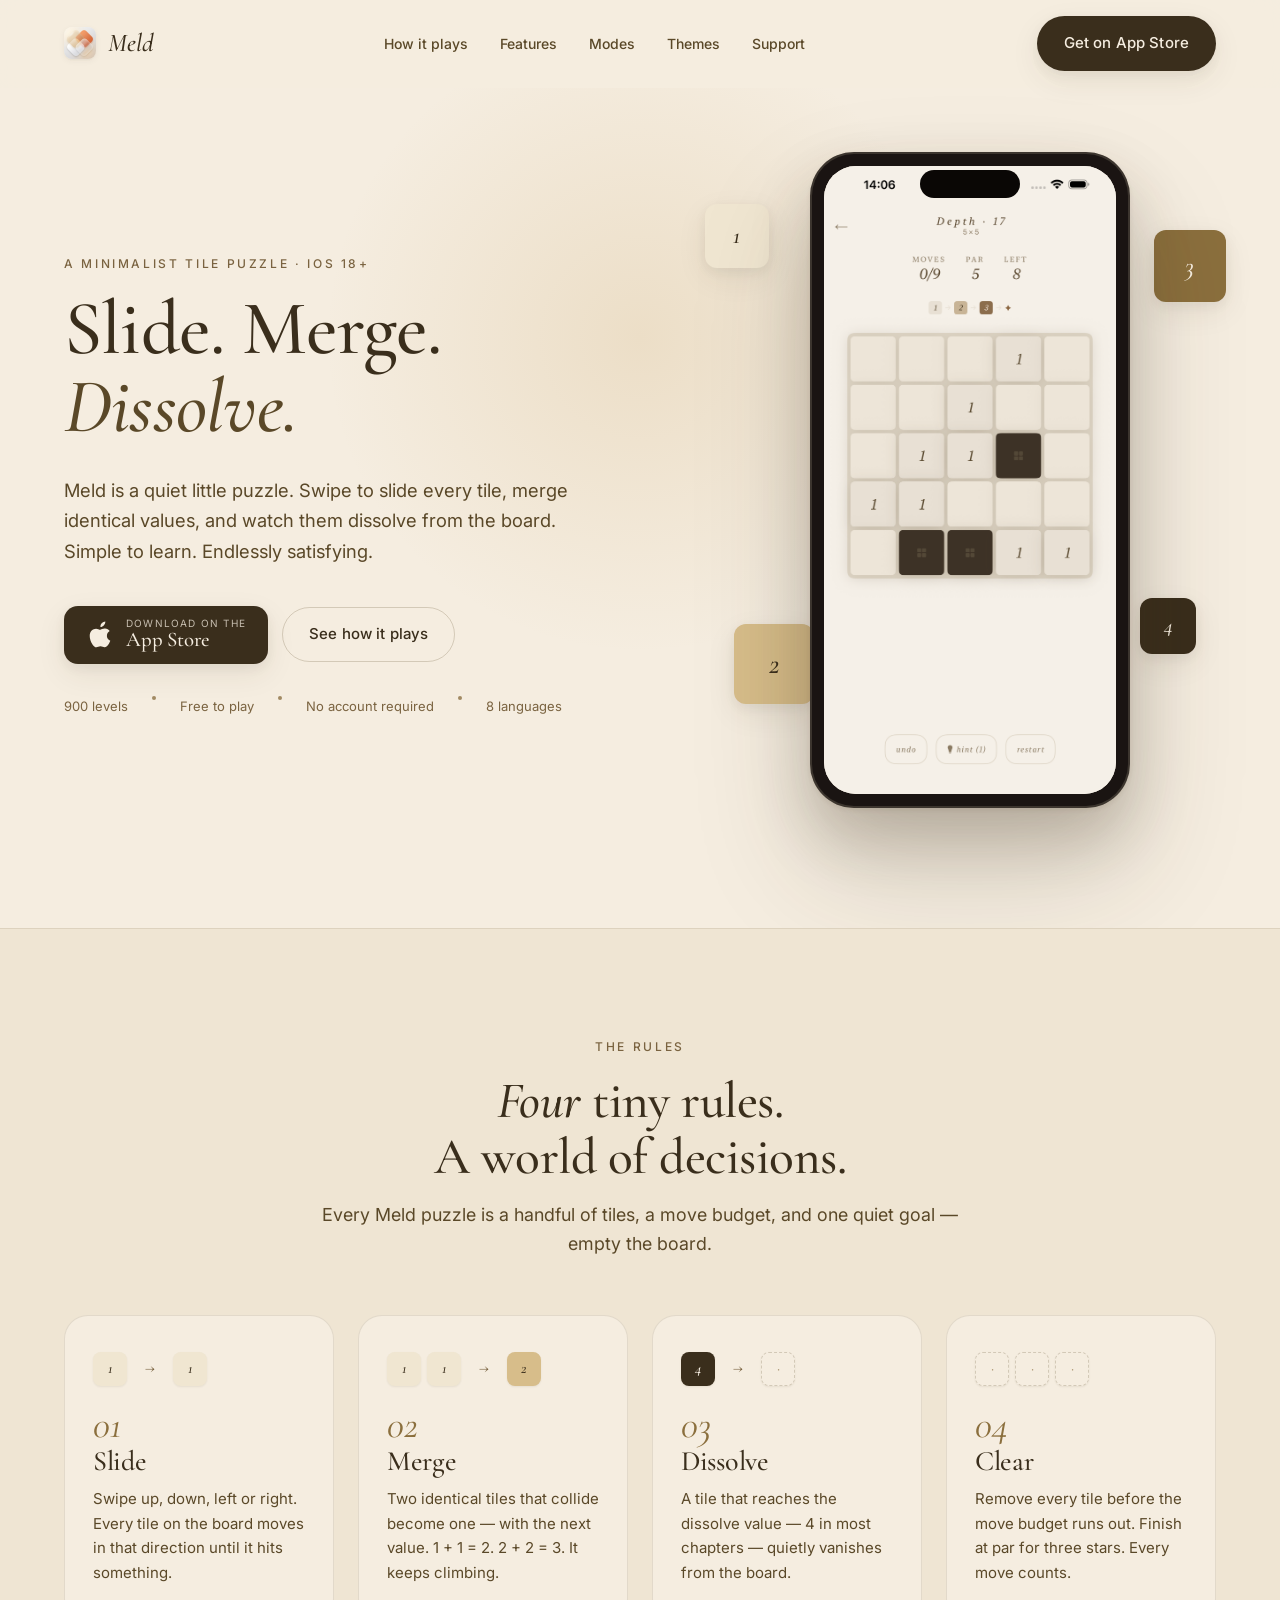
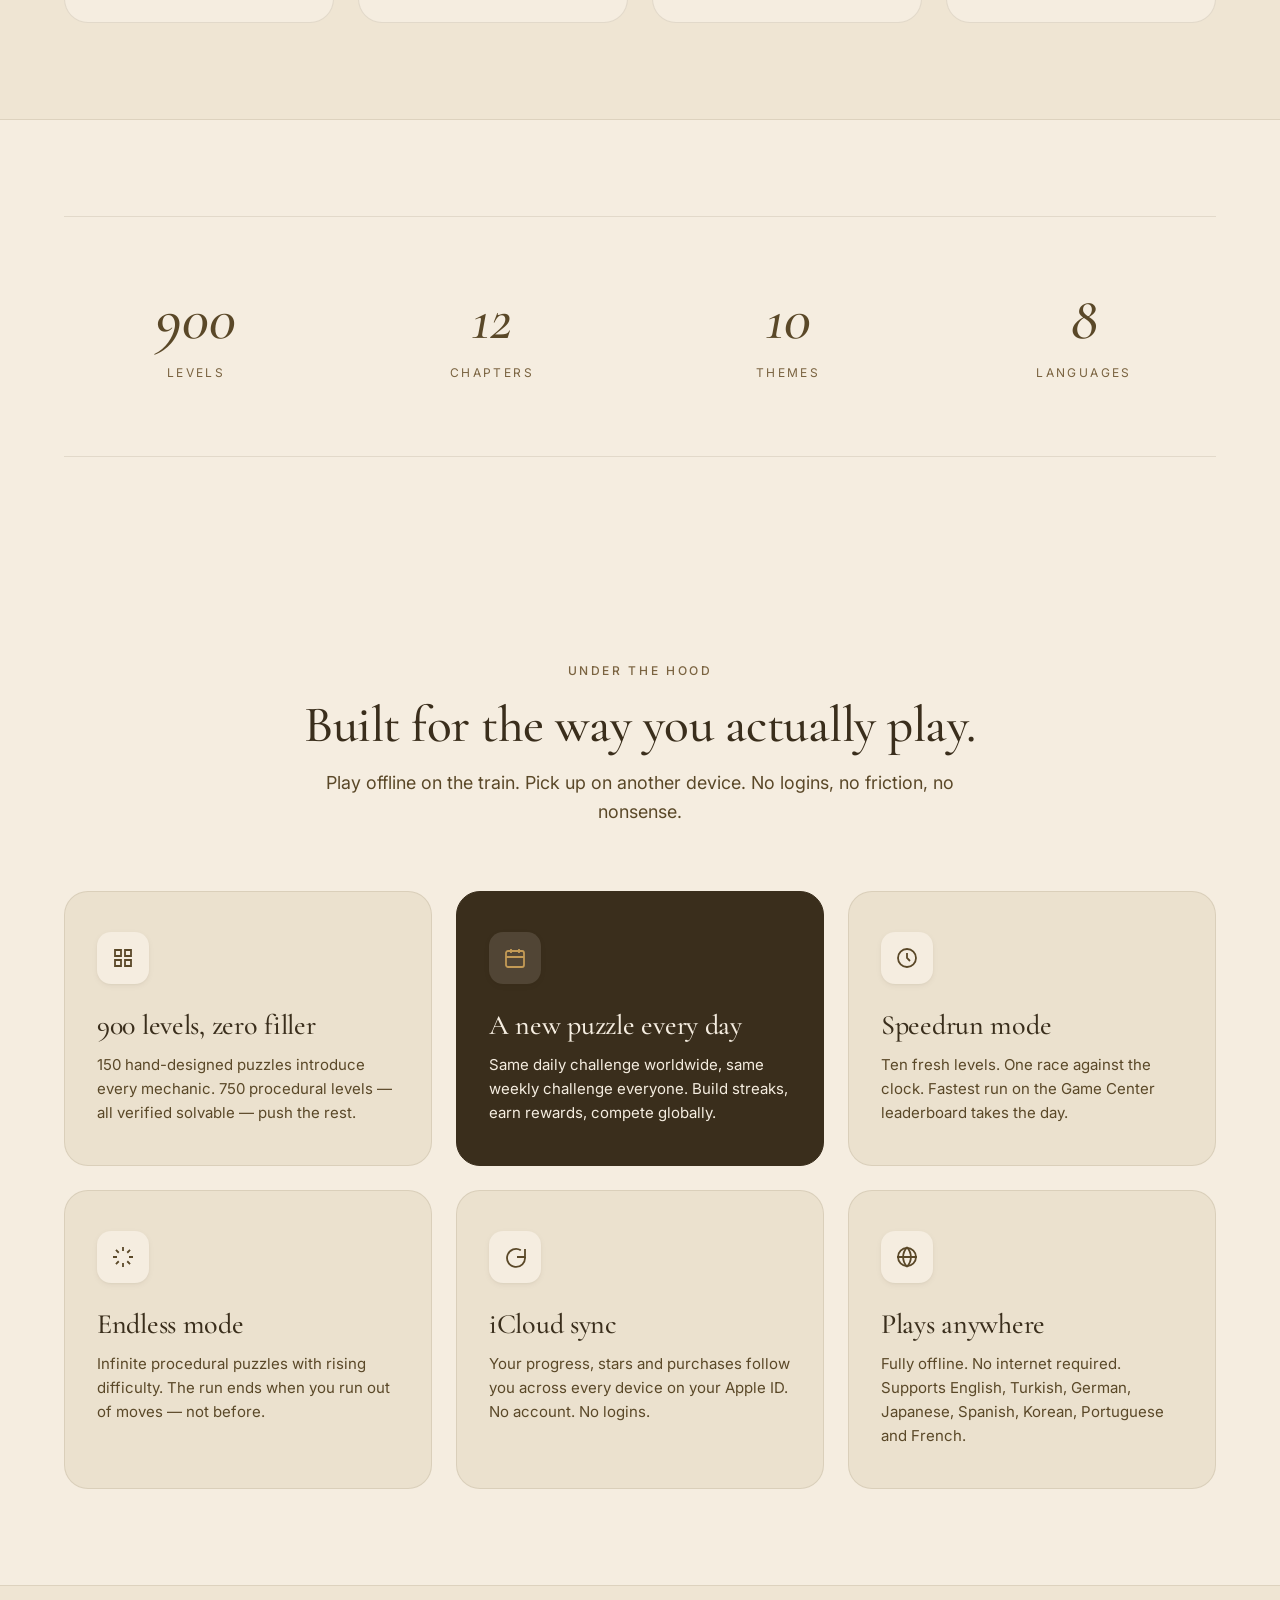
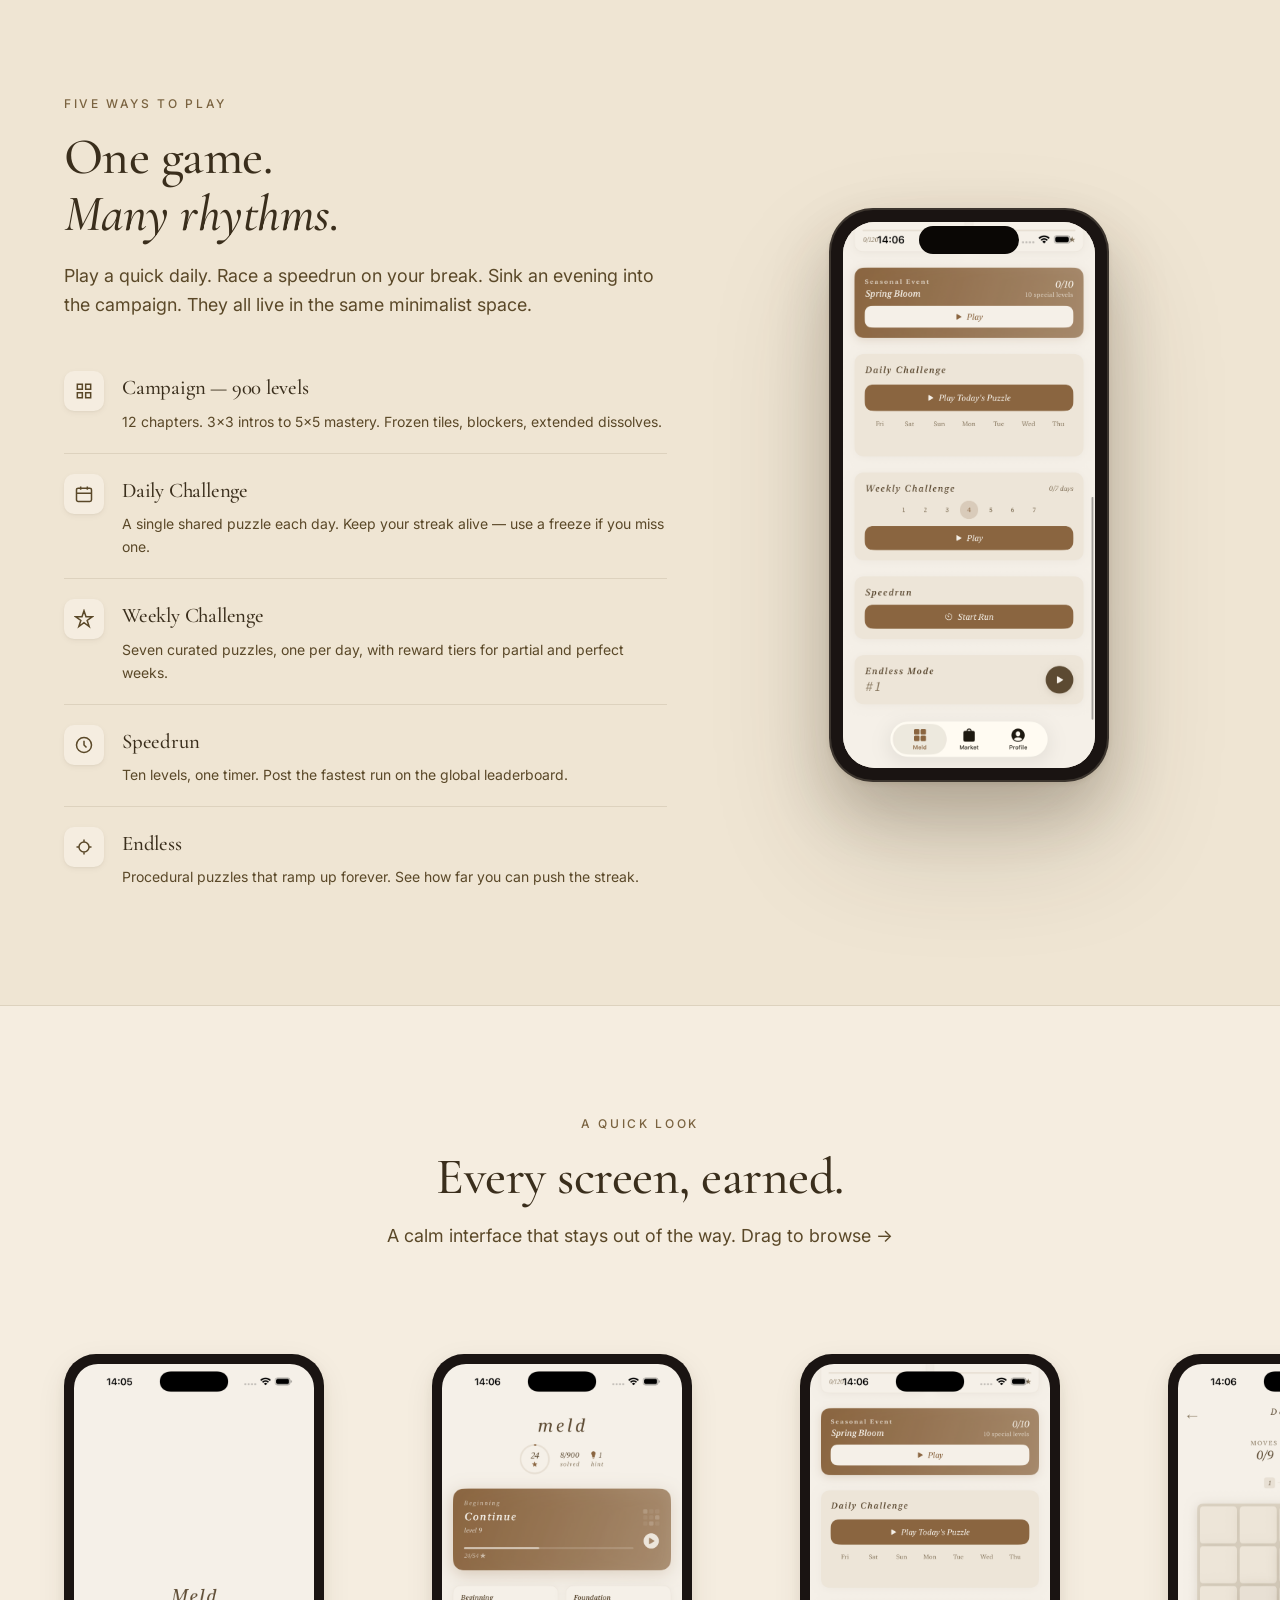
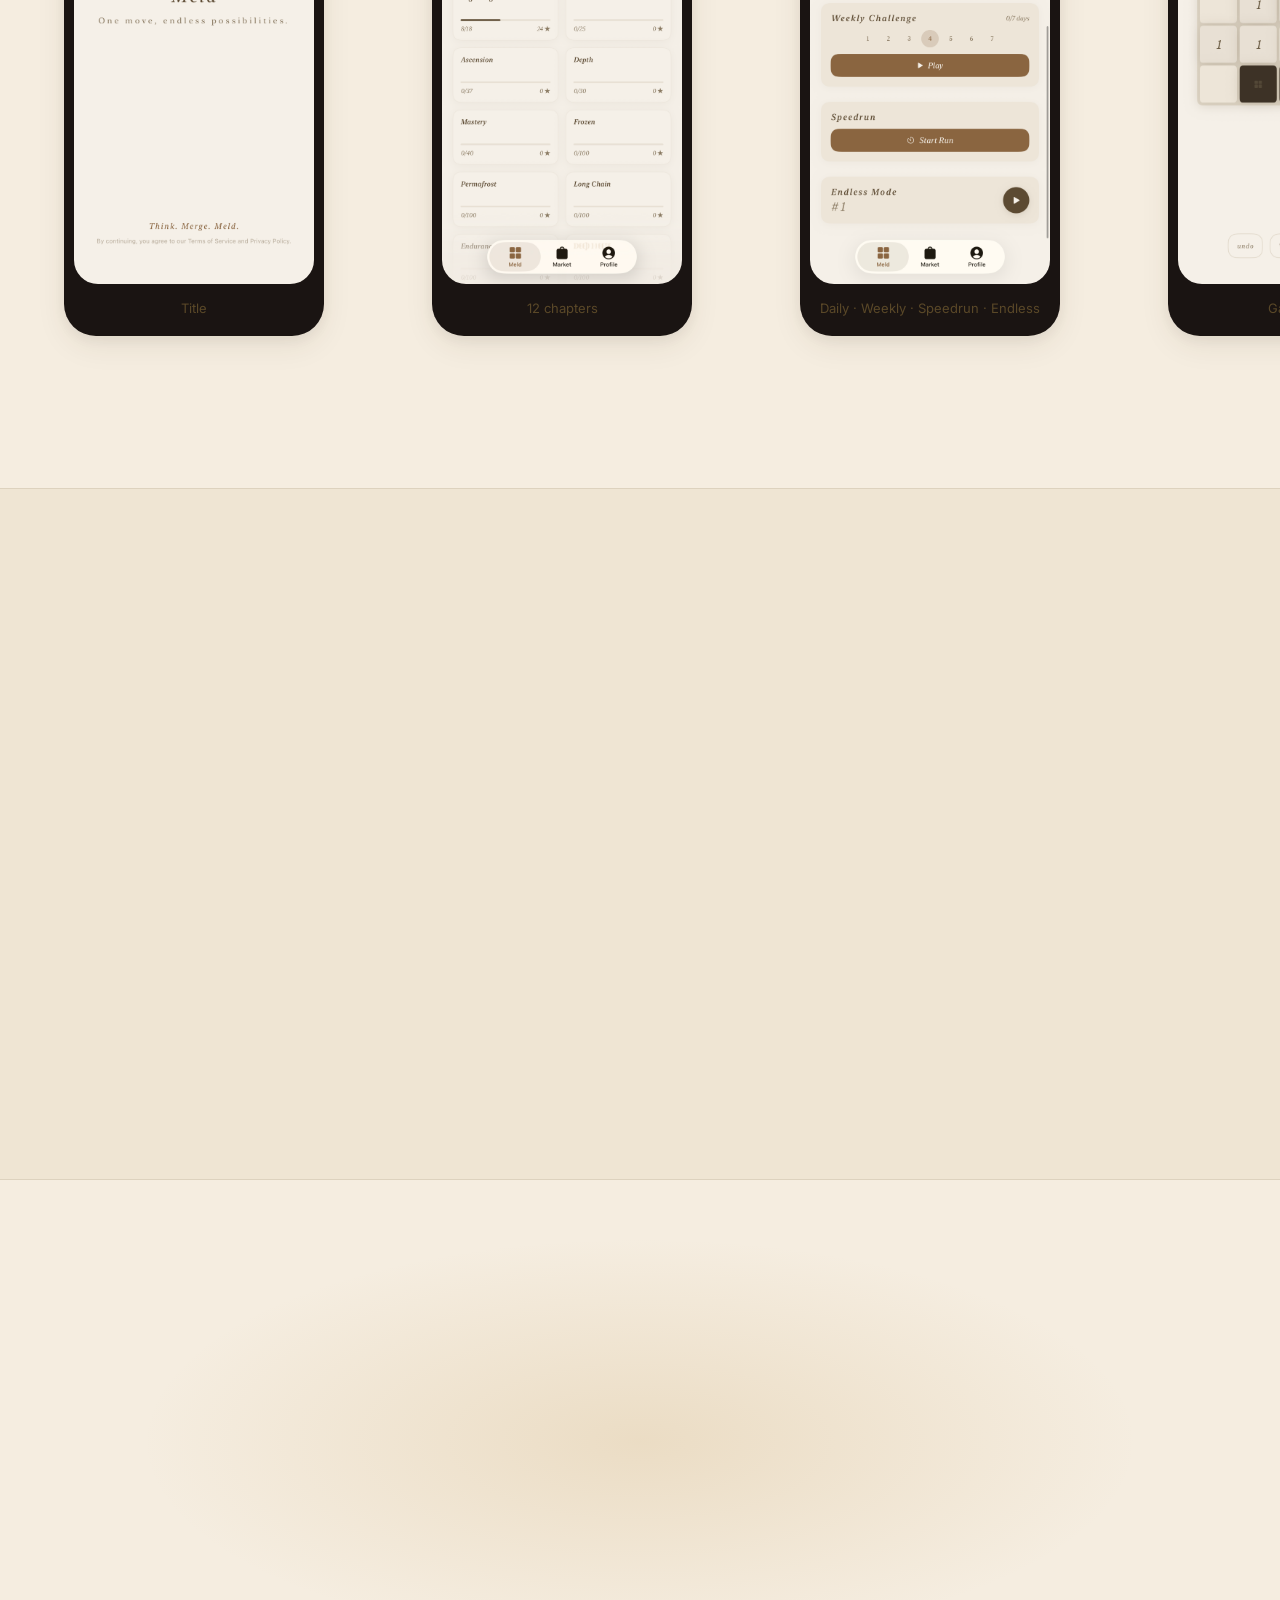
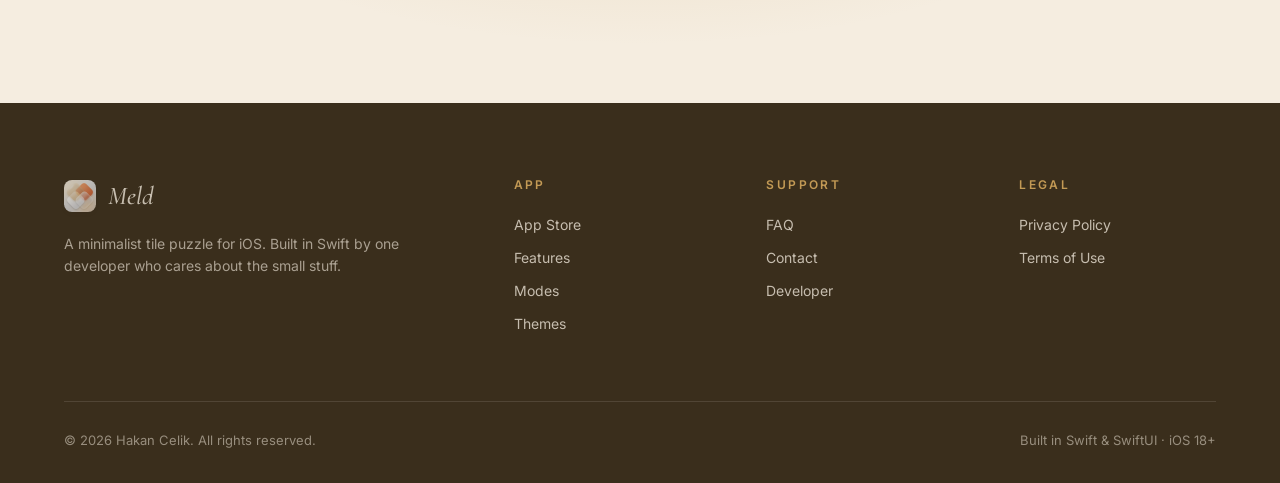
==== commit 10078d05: "fix: update contact email across multiple pages" ====
--- a/index.html
+++ b/index.html
@@ -430,7 +430,7 @@
         <h5>Support</h5>
         <ul>
           <li><a href="support.html">FAQ</a></li>
-          <li><a href="mailto:hello@hakancelik.dev">Contact</a></li>
+          <li><a href="mailto:hakancelikdev@gmail.com">Contact</a></li>
           <li><a href="https://hakancelik.dev" target="_blank" rel="noopener">Developer</a></li>
         </ul>
       </div>
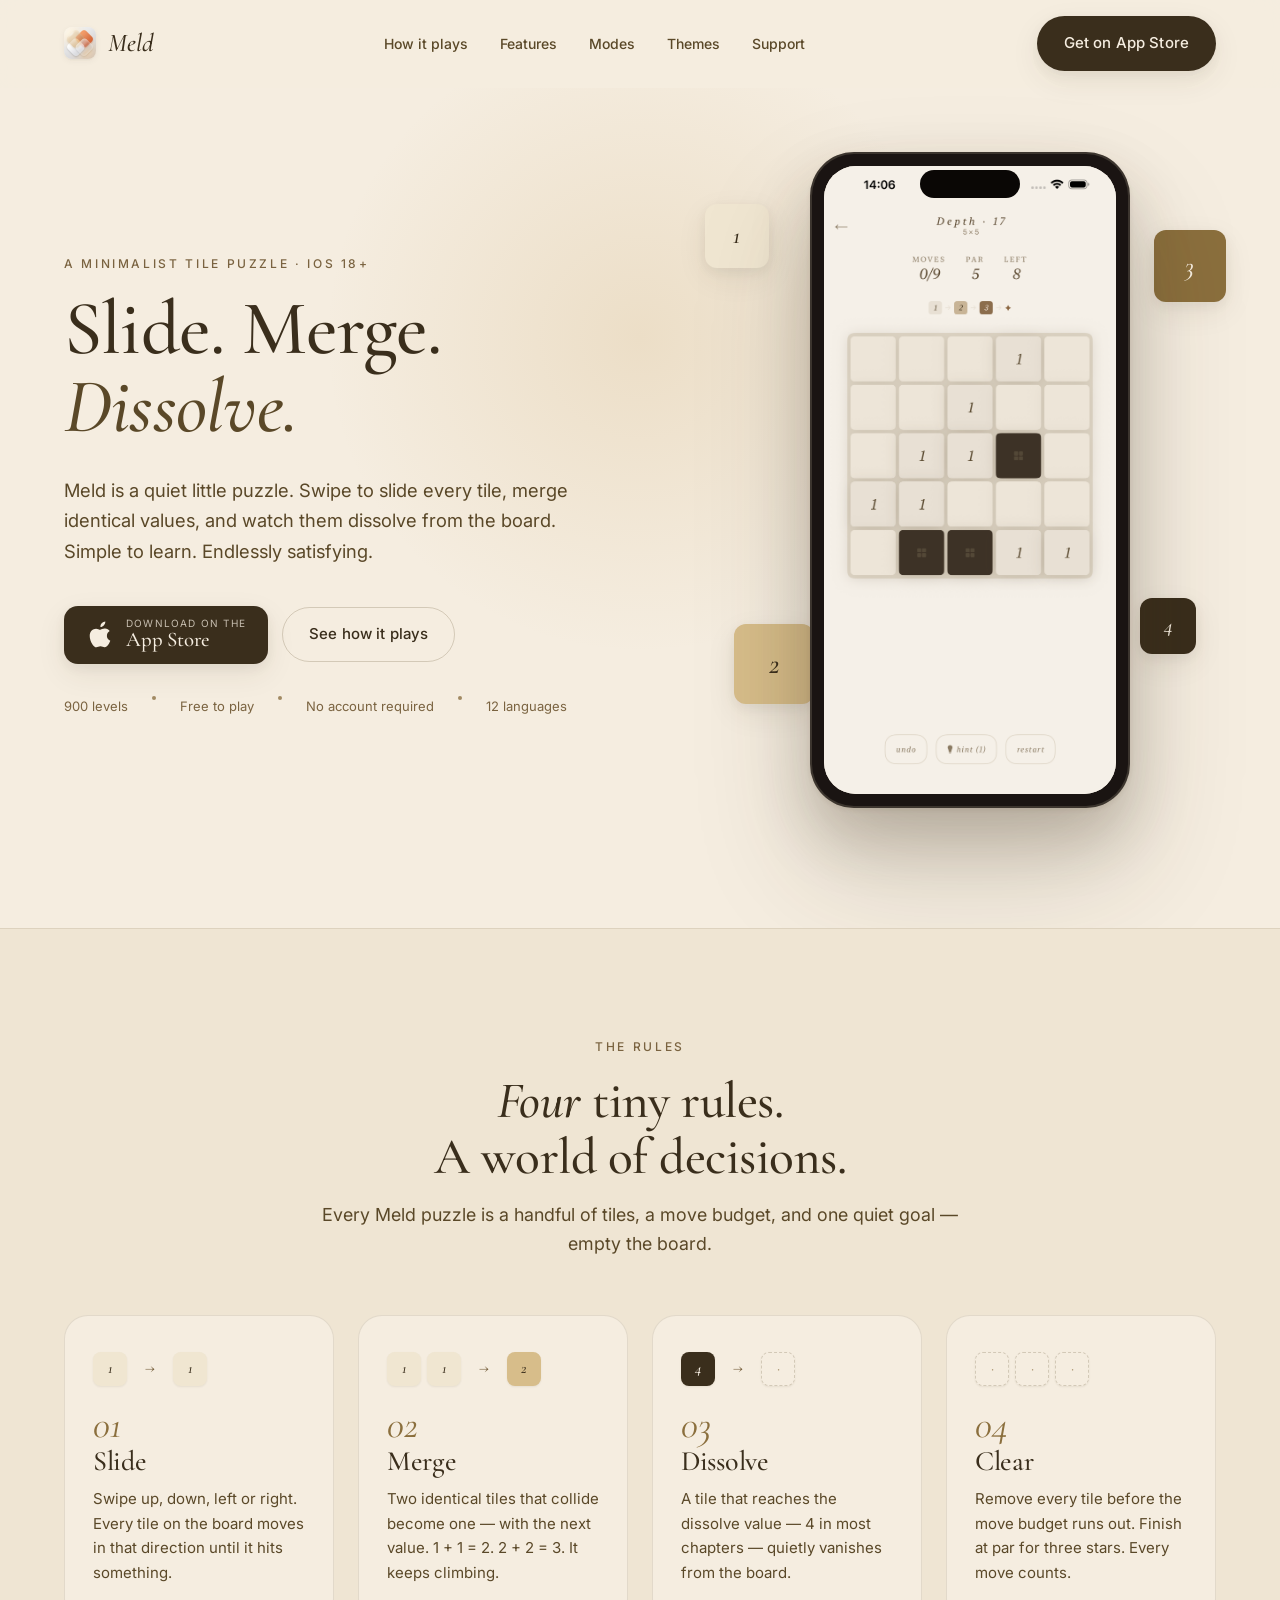
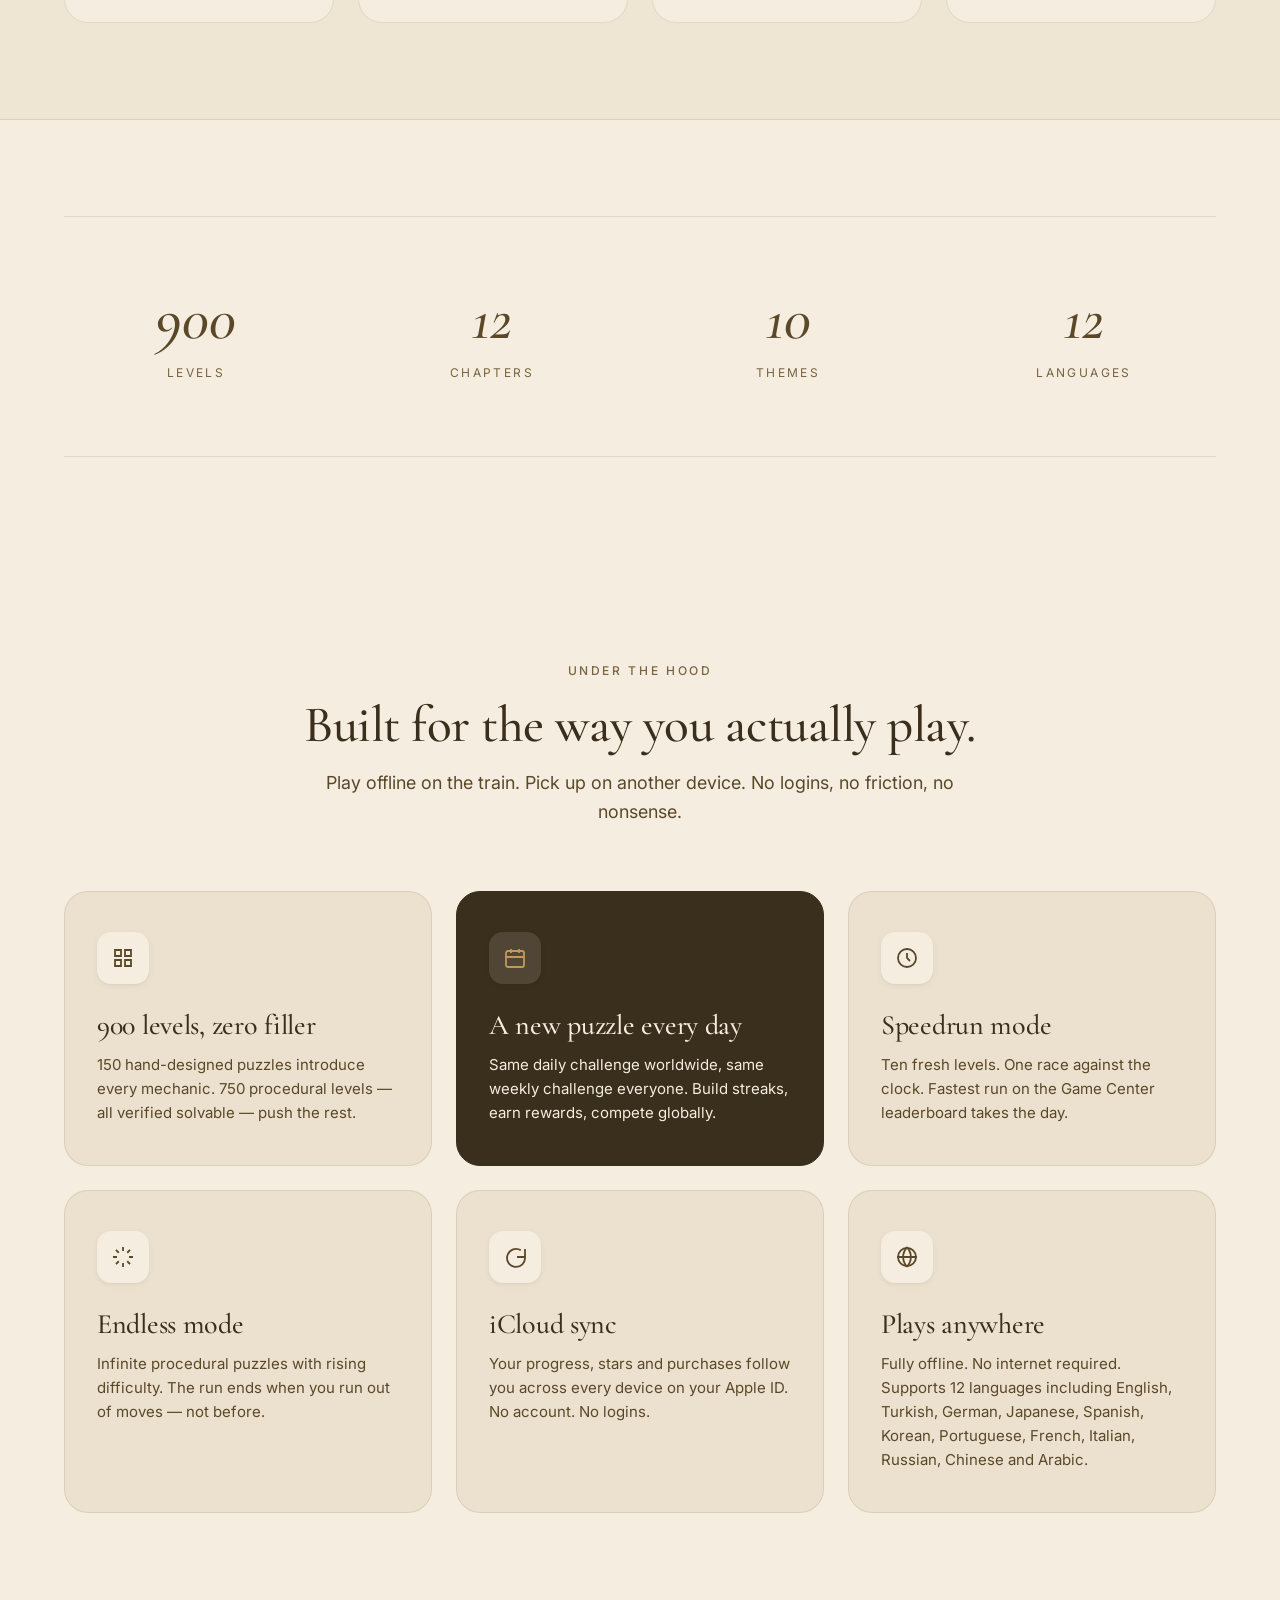
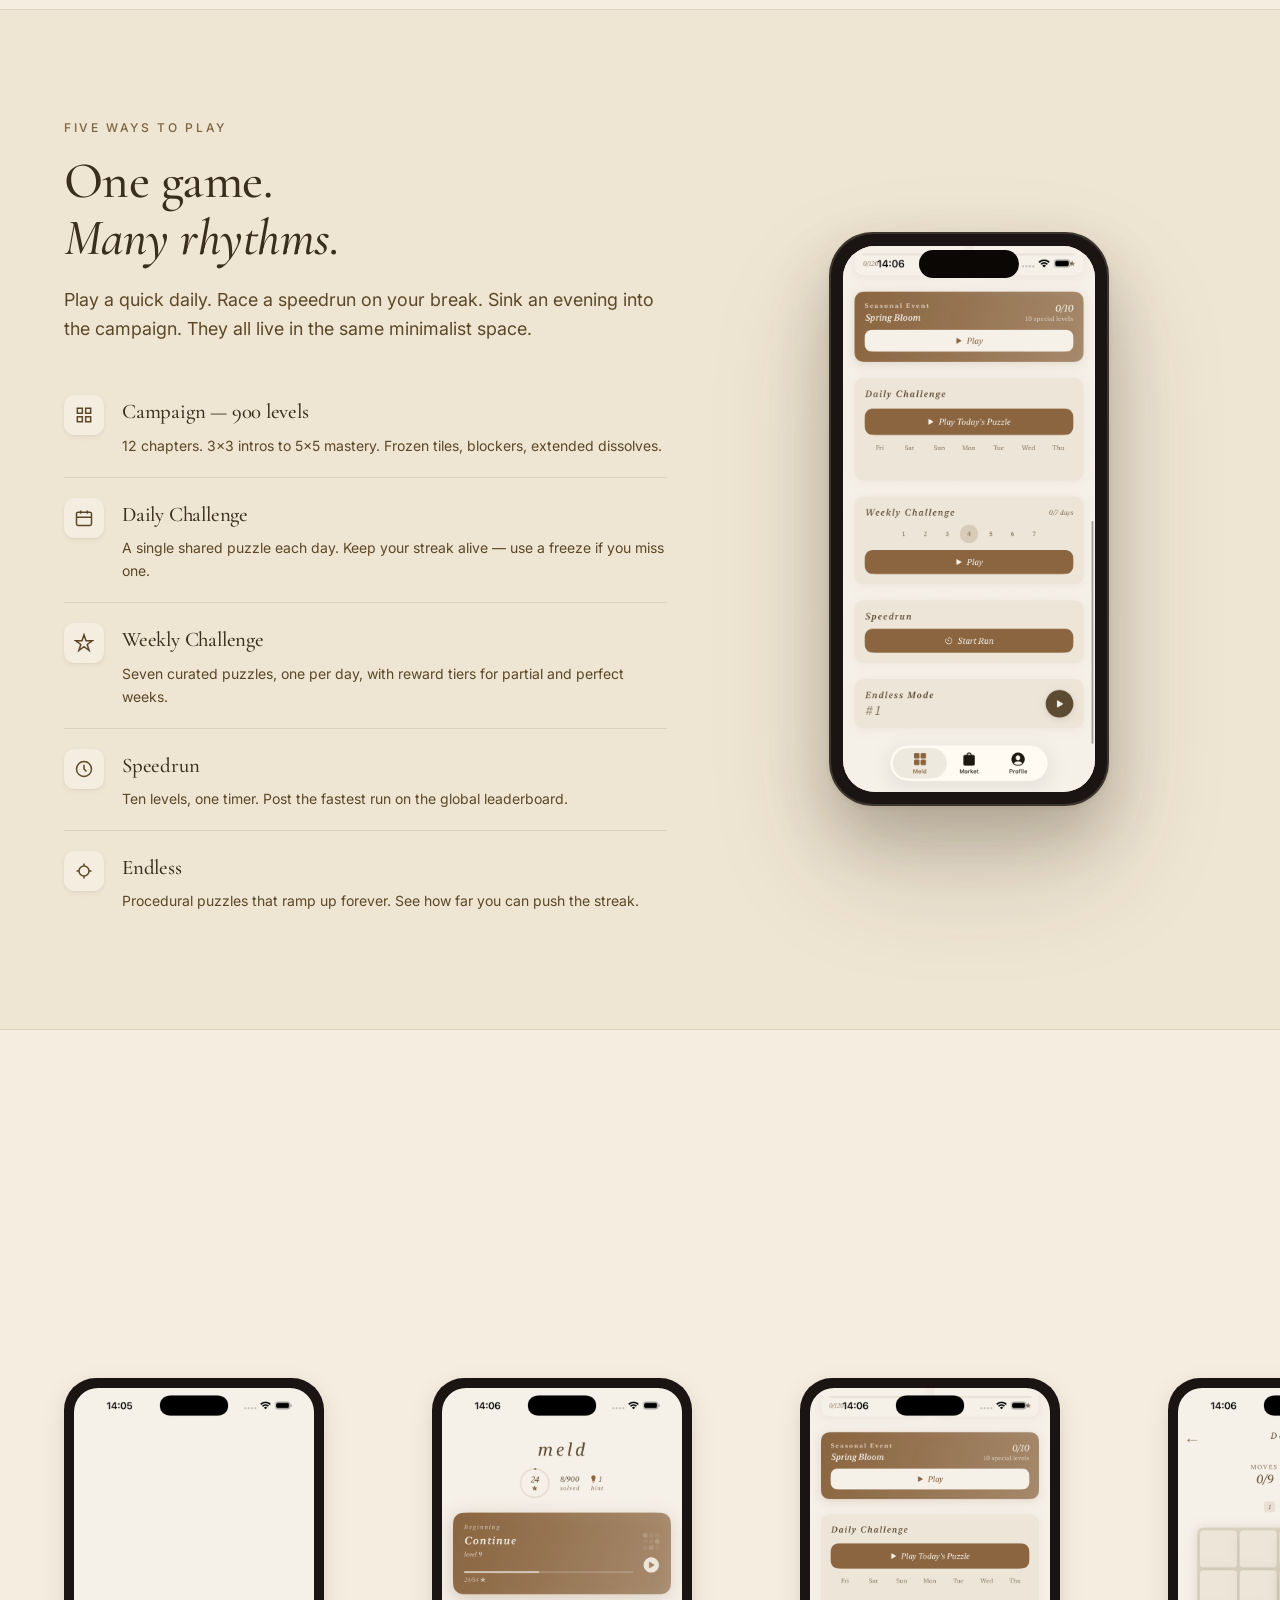
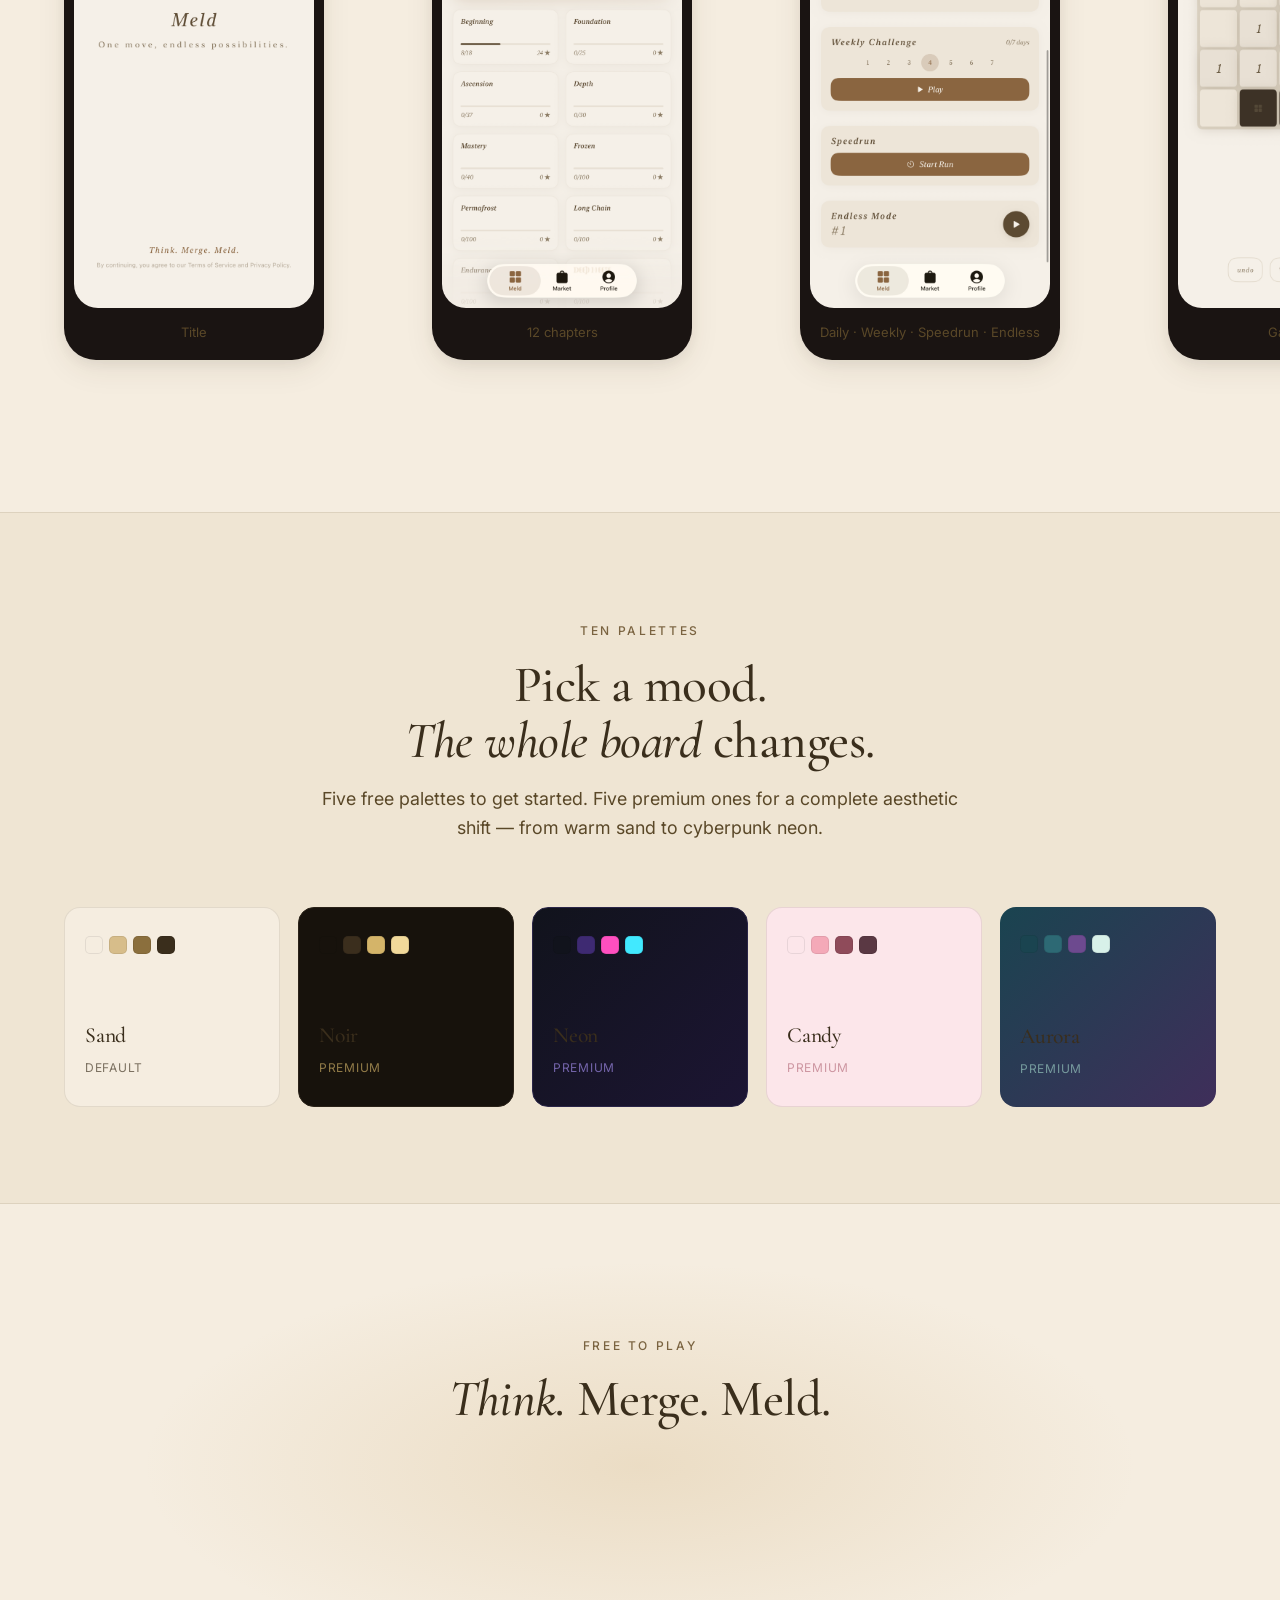
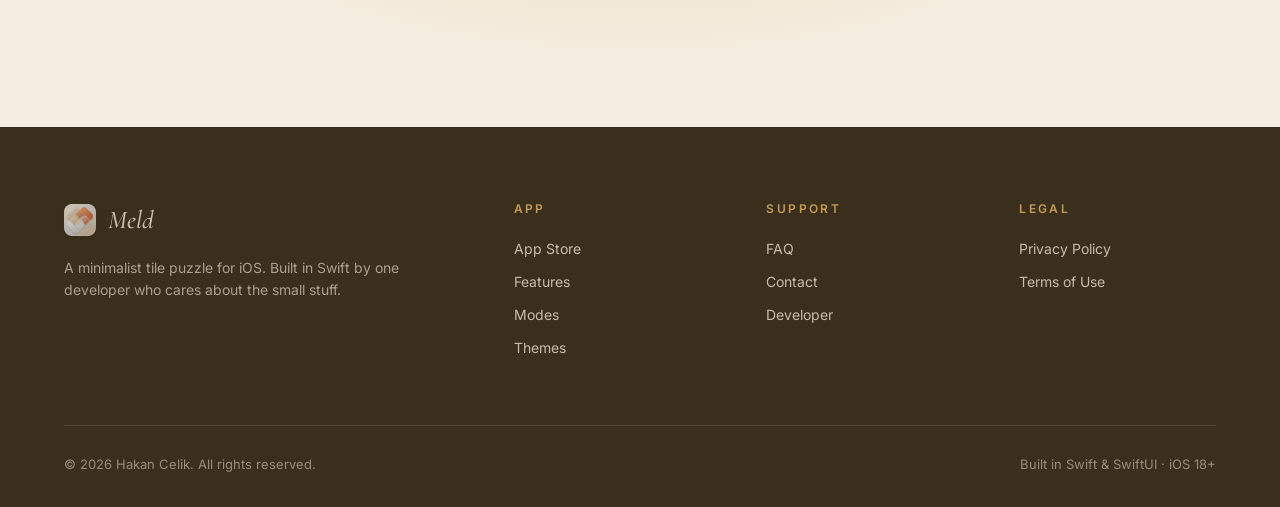
==== commit b1f13984: "feat: update language support from 8 to 12 languages and app icon - Updated language count from 8 to" ====
--- a/index.html
+++ b/index.html
@@ -94,7 +94,7 @@
         <span class="dot"></span>
         <span>No account required</span>
         <span class="dot"></span>
-        <span>8 languages</span>
+        <span>12 languages</span>
       </div>
     </div>
 
@@ -182,7 +182,7 @@
       <div class="stat"><span class="n">900</span><span class="l">Levels</span></div>
       <div class="stat"><span class="n">12</span><span class="l">Chapters</span></div>
       <div class="stat"><span class="n">10</span><span class="l">Themes</span></div>
-      <div class="stat"><span class="n">8</span><span class="l">Languages</span></div>
+      <div class="stat"><span class="n">12</span><span class="l">Languages</span></div>
     </div>
   </div>
 </section>
@@ -230,7 +230,7 @@
       <div class="feature reveal">
         <div class="icon"><svg viewBox="0 0 24 24" fill="none" stroke="currentColor" stroke-width="1.8"><circle cx="12" cy="12" r="9"/><path d="M2.05 12h19.9M12 2.05c2.5 3 3.9 6.4 3.9 9.95S14.5 18.95 12 21.95M12 2.05C9.5 5.05 8.1 8.45 8.1 12S9.5 18.95 12 21.95"/></svg></div>
         <h3>Plays anywhere</h3>
-        <p>Fully offline. No internet required. Supports English, Turkish, German, Japanese, Spanish, Korean, Portuguese and French.</p>
+        <p>Fully offline. No internet required. Supports 12 languages including English, Turkish, German, Japanese, Spanish, Korean, Portuguese, French, Italian, Russian, Chinese and Arabic.</p>
       </div>
     </div>
   </div>
